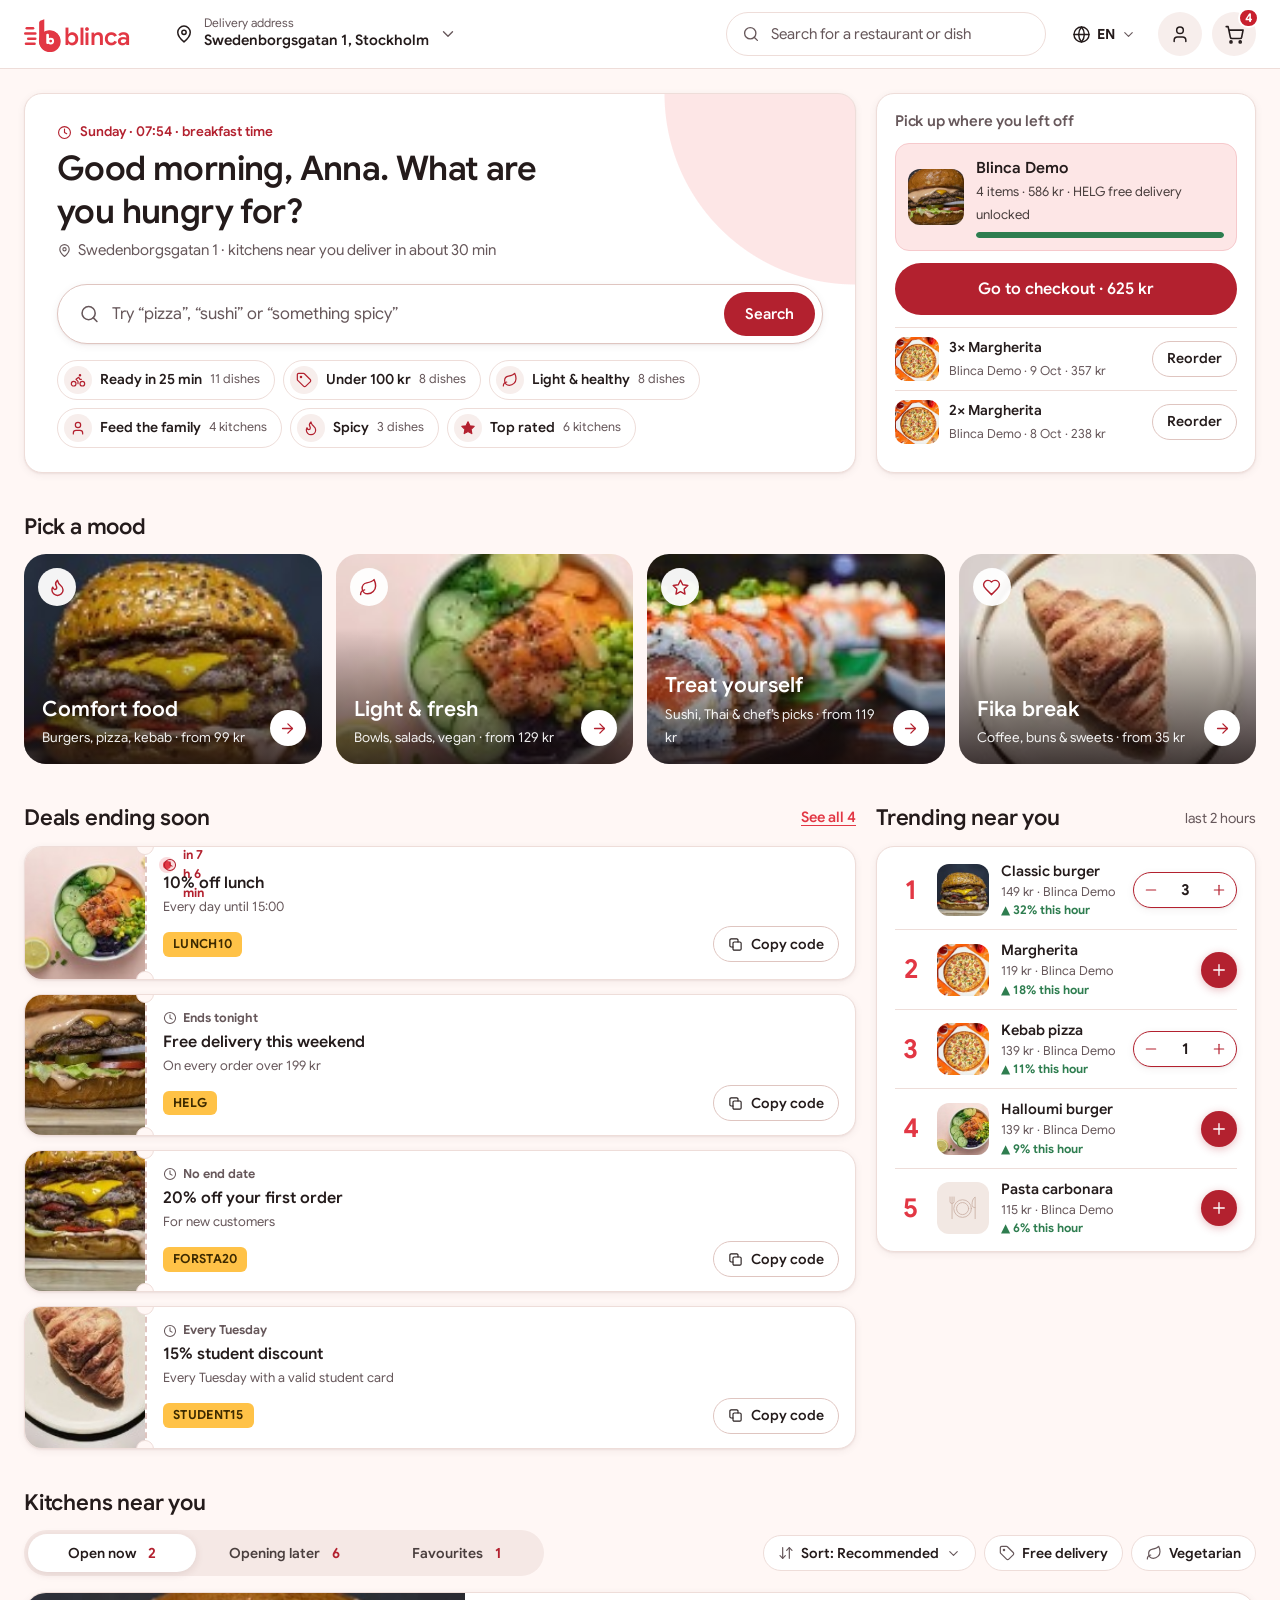
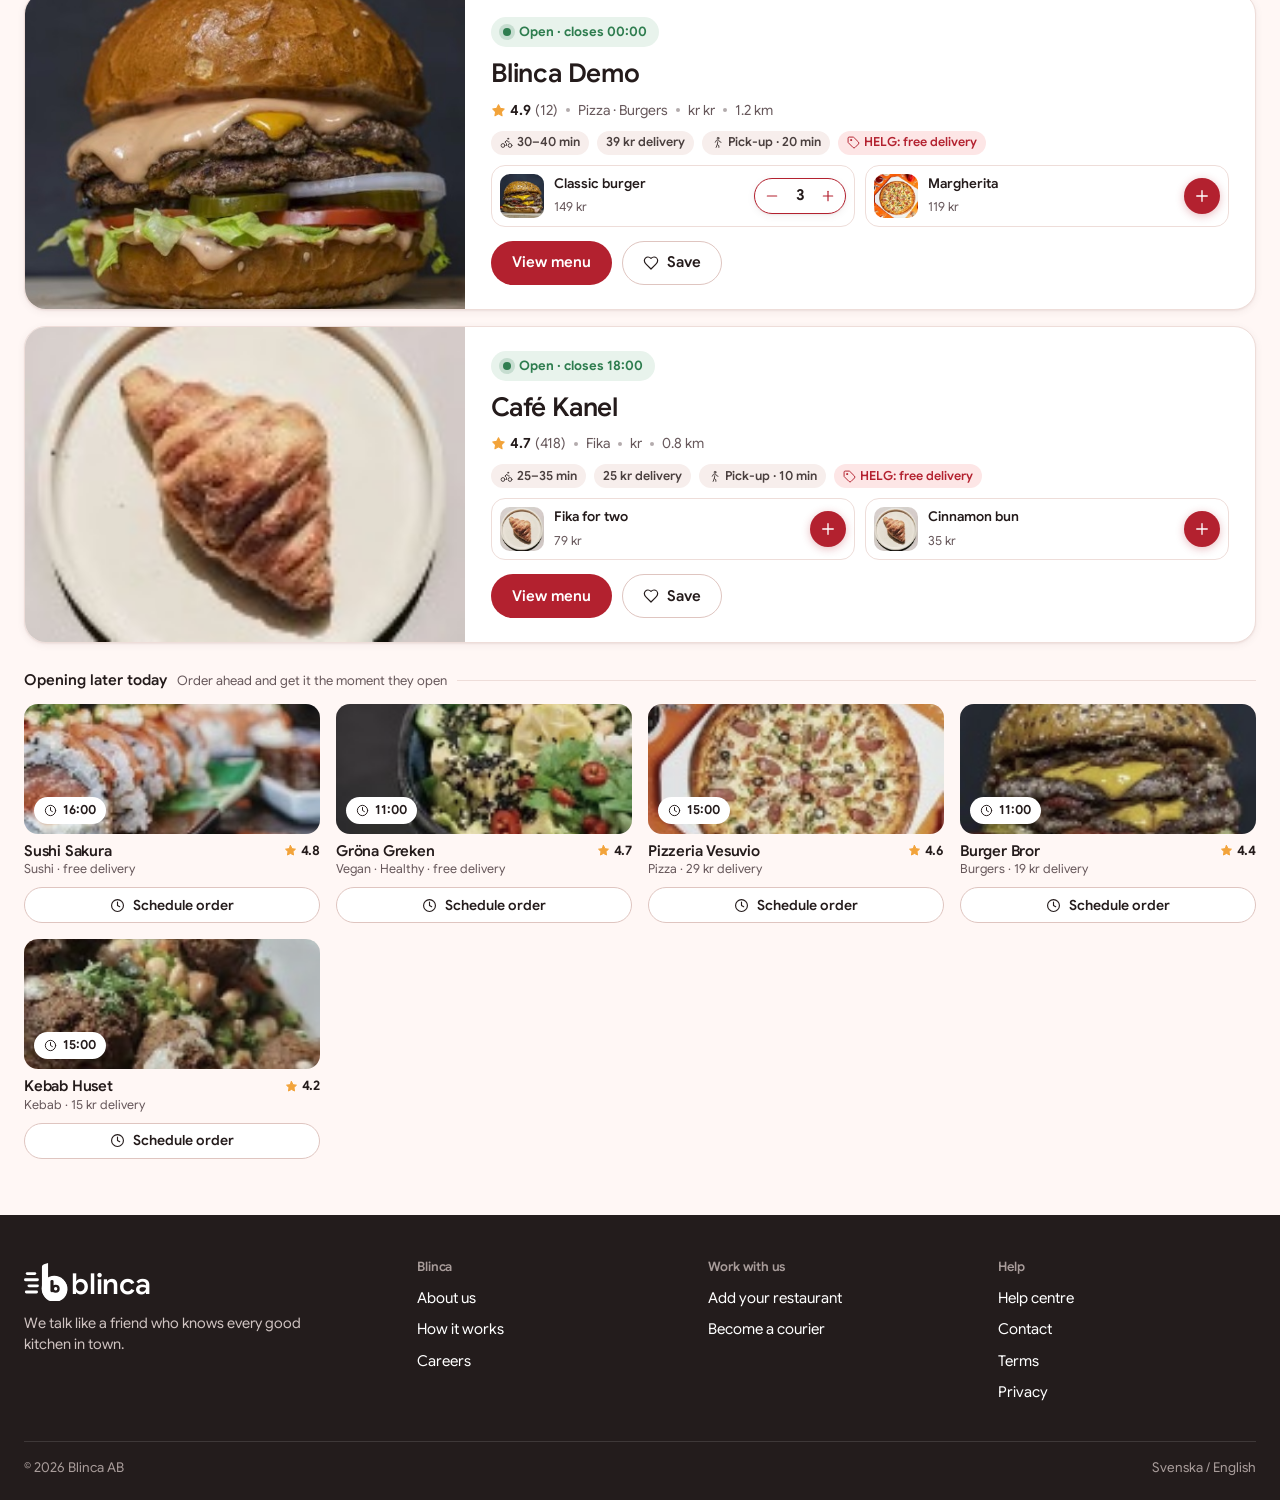
==== index.html @ 35211adc "Initial commit: Blinca redesign prototype (static)" ====
<!doctype html>
<html lang="en">
<head>
  <meta charset="utf-8">
  <meta name="viewport" content="width=device-width, initial-scale=1, viewport-fit=cover">
  <title>Home – Blinca</title>
  <meta name="theme-color" content="#E23744">
  <link rel="icon" type="image/svg+xml" href="assets/img/favicon.svg?v=33">
  <link rel="stylesheet" href="assets/css/styles.css?v=33">
</head>
<body data-page="home">
  <a class="skip-link" href="#app">Skip to content</a>
  <header id="site-header" class="hdr"></header>
  <main id="app" tabindex="-1"></main>
  <footer id="site-footer"></footer>
  <noscript><p class="noscript">Blinca needs JavaScript to show menus and your cart.</p></noscript>

  <script src="assets/js/data.js?v=33"></script>
  <script src="assets/js/store.js?v=33"></script>
  <script src="assets/js/i18n.js?v=33"></script>
  <script src="assets/js/components.js?v=33"></script>
  <script src="assets/js/home2.js?v=33"></script>
</body>
</html>
---- assets/css/styles.css ----
/* ==========================================================================
   Blinca – customer stylesheet (redesign prototype)
   Same logo + colours. One scale: 3 button heights, 1 chip, 1 stepper,
   1 field, 1 card. Every page shares the same header.
   ========================================================================== */
@font-face { font-family: "Google Sans"; font-weight: 400; font-display: swap; src: url(../fonts/google-sans-latin-400-normal.woff2) format("woff2"); unicode-range: U+0000-00FF, U+0131, U+0152-0153, U+02BB-02BC, U+02C6, U+02DA, U+02DC, U+2000-206F, U+20AC, U+2122, U+2191, U+2193, U+2212, U+2215, U+FEFF, U+FFFD; }
@font-face { font-family: "Google Sans"; font-weight: 600; font-display: swap; src: url(../fonts/google-sans-latin-600-normal.woff2) format("woff2"); unicode-range: U+0000-00FF, U+0131, U+0152-0153, U+02BB-02BC, U+02C6, U+02DA, U+02DC, U+2000-206F, U+20AC, U+2122, U+2191, U+2193, U+2212, U+2215, U+FEFF, U+FFFD; }
@font-face { font-family: "Google Sans"; font-weight: 700; font-display: swap; src: url(../fonts/google-sans-latin-700-normal.woff2) format("woff2"); unicode-range: U+0000-00FF, U+0131, U+0152-0153, U+02BB-02BC, U+02C6, U+02DA, U+02DC, U+2000-206F, U+20AC, U+2122, U+2191, U+2193, U+2212, U+2215, U+FEFF, U+FFFD; }
@font-face { font-family: "Google Sans"; font-weight: 400; font-display: swap; src: url(../fonts/google-sans-latin-ext-400-normal.woff2) format("woff2"); unicode-range: U+0100-02AF, U+0304, U+0308, U+0329, U+1E00-1E9F, U+1EF2-1EFF, U+2020, U+20A0-20AB, U+20AD-20C0, U+2113, U+2C60-2C7F, U+A720-A7FF; }
@font-face { font-family: "Google Sans"; font-weight: 600; font-display: swap; src: url(../fonts/google-sans-latin-ext-600-normal.woff2) format("woff2"); unicode-range: U+0100-02AF, U+0304, U+0308, U+0329, U+1E00-1E9F, U+1EF2-1EFF, U+2020, U+20A0-20AB, U+20AD-20C0, U+2113, U+2C60-2C7F, U+A720-A7FF; }
@font-face { font-family: "Google Sans"; font-weight: 700; font-display: swap; src: url(../fonts/google-sans-latin-ext-700-normal.woff2) format("woff2"); unicode-range: U+0100-02AF, U+0304, U+0308, U+0329, U+1E00-1E9F, U+1EF2-1EFF, U+2020, U+20A0-20AB, U+20AD-20C0, U+2113, U+2C60-2C7F, U+A720-A7FF; }

:root {
  --brand: #E23744; --brand-dark: #B3212F; --brand-hover: #931825;
  --bg: #FFF7F5; --surface: #FFFFFF; --surface-soft: #FFFBFA; --soft: #F7EEEC; --field: #F5E8E5;
  --beige: #F2E8E3; --beige-ink: #CDB3A8;
  --text: #241B1B; --text-2: #4A3F3E; --muted: #67585B;
  --border: #EEDDD9; --border-strong: #DFC5C0; --pink: #FDE6E6; --pink-border: #E8707A;
  --star: #F2A33A; --yellow: #FFC247; --dark: #231C1C; --disabled: #D9C3C1; --focus: #1A73E8;
  --green: #2E7D4F; --green-bg: #E8F3EC;
  --shadow-sm: 0 1px 2px rgba(60,20,20,.06), 0 2px 8px rgba(60,20,20,.06);
  --shadow-md: 0 8px 28px rgba(60,20,20,.12);
  --shadow-lg: 0 24px 60px rgba(40,10,10,.22);
  --r-sm: 10px; --r-md: 14px; --r-lg: 18px; --r-xl: 22px;
  --h-sm: 36px; --h-md: 44px; --h-lg: 52px;
  --header-h: 68px;
  --font: "Google Sans", "Google Sans Text", "Product Sans", system-ui, -apple-system, "Segoe UI", Roboto, "Helvetica Neue", Arial, sans-serif;
}

/* ---------- base ---------- */
*, *::before, *::after { box-sizing: border-box; }
html { -webkit-text-size-adjust: 100%; scroll-padding-top: calc(var(--header-h) + 16px); scrollbar-width: thin; scrollbar-color: #C5B8B2 transparent; }
body { margin: 0; min-height: 100vh; display: flex; flex-direction: column; font-family: var(--font); font-size: 15.5px; line-height: 1.5; color: var(--text); background: var(--bg); -webkit-font-smoothing: antialiased; overflow-x: clip; }
body.no-scroll { overflow: hidden; }
main { flex: 1 0 auto; outline: none; }
h1, h2, h3, h4, p { margin: 0; }
h1, h2, h3, h4 { font-weight: 600; letter-spacing: -.2px; line-height: 1.25; }
ul { margin: 0; padding: 0; list-style: none; }
a { color: inherit; text-decoration: none; }
button { font: inherit; color: inherit; background: none; border: 0; padding: 0; cursor: pointer; text-align: inherit; }
button:disabled { cursor: not-allowed; }
input, textarea, select { font: inherit; color: inherit; }
img { display: block; max-width: 100%; }
svg.ic { flex: none; display: block; }
.ic.filled { fill: currentColor; }
[hidden] { display: none !important; }
:focus-visible { outline: 2.5px solid var(--focus); outline-offset: 2px; border-radius: 6px; }
::-webkit-scrollbar { width: 10px; height: 8px; }
::-webkit-scrollbar-thumb { background: #D3C6C0; border-radius: 8px; border: 2px solid transparent; background-clip: content-box; }
.muted { color: var(--muted); }
.small { font-size: 13.5px; }
.grow { flex: 1; min-width: 0; }
.mt-12 { margin-top: 12px; } .mt-16 { margin-top: 16px; }
.skip-link { position: absolute; left: 12px; top: -60px; z-index: 300; background: var(--dark); color: #fff; padding: 10px 16px; border-radius: var(--r-sm); font-weight: 600; }
.skip-link:focus { top: 12px; }
.noscript { text-align: center; padding: 40px; }
.wrap { width: 100%; max-width: 1448px; margin: 0 auto; padding: 0 24px; }
.wrap.narrow { max-width: 760px; }
.pad-y { padding-top: 40px; padding-bottom: 20px; }
.h1 { font-size: 28px; }
.h2 { font-size: 22px; }
.h3 { font-size: 17px; font-weight: 600; }
.count { font-size: 14px; font-weight: 400; color: var(--muted); margin-left: 8px; letter-spacing: 0; }
.dot { display: inline-block; width: 4px; height: 4px; border-radius: 50%; background: currentColor; opacity: .5; margin: 0 8px; vertical-align: middle; flex: none; }
.cover { width: 100%; height: 100%; object-fit: cover; }
.ph { display: grid; place-items: center; width: 100%; height: 100%; background: var(--beige); color: var(--beige-ink); }
.ph .plate { width: 46%; max-width: 200px; height: auto; }

/* ---------- buttons (3 sizes x 4 variants) ---------- */
.btn { display: inline-flex; align-items: center; justify-content: center; gap: 8px; height: var(--h-md); padding: 0 20px; border-radius: 999px; border: 1px solid transparent; font-size: 15px; font-weight: 600; white-space: nowrap; transition: background-color .15s, border-color .15s, color .15s; }
.btn-sm { height: var(--h-sm); padding: 0 14px; font-size: 14px; }
.btn-lg { height: var(--h-lg); padding: 0 24px; font-size: 16px; }
.btn-block { width: 100%; }
.btn-primary { background: var(--brand-dark); color: #fff; }
.btn-primary:hover:not(:disabled) { background: var(--brand-hover); }
.btn-primary:disabled, .btn-primary.is-disabled { background: var(--disabled); color: #fff; pointer-events: auto; }
.btn-primary.is-disabled { cursor: not-allowed; }
.btn-secondary { background: #fff; border-color: var(--border-strong); color: var(--text); }
.btn-secondary:hover { border-color: #CFA9A4; background: var(--surface-soft); }
.btn-secondary.dashed { border-style: dashed; border-color: var(--pink-border); color: var(--brand-dark); }
.btn-ghost { color: var(--text); }
.btn-ghost:hover { background: var(--soft); }
.btn-link { color: var(--brand); font-size: 14.5px; font-weight: 600; text-decoration: underline; text-underline-offset: 3px; text-decoration-thickness: 1px; }
.btn-link:hover { color: var(--brand-hover); }
.btn-link.sm { font-size: 13.5px; }
.btn-link.muted { color: var(--muted); font-weight: 400; }
.icon-btn { position: relative; width: var(--h-md); height: var(--h-md); border-radius: 50%; display: grid; place-items: center; background: var(--soft); color: var(--text); flex: none; transition: background-color .15s, color .15s; }
.icon-btn:hover { background: #F0E2DF; }
.icon-btn.sm { width: var(--h-sm); height: var(--h-sm); }
.icon-btn.xs { width: 28px; height: 28px; background: none; color: var(--muted); }
.icon-btn.xs:hover { background: var(--soft); color: var(--brand); }
.icon-btn.white { background: #fff; box-shadow: var(--shadow-sm); }
.icon-btn.outline { background: #fff; border: 1px solid var(--border); }
.icon-btn.outline:disabled { color: #CDBFBD; background: transparent; border-color: #F4E9E7; }
.icon-btn.is-on { color: var(--brand); }
.icon-btn.is-on svg { fill: currentColor; }
.badge { position: absolute; top: -4px; right: -3px; min-width: 20px; height: 20px; padding: 0 5px; border-radius: 10px; background: #C8202E; color: #fff; font-size: 12px; font-weight: 700; line-height: 16px; text-align: center; border: 2px solid #fff; }

/* ---------- chip ---------- */
.chip { display: inline-flex; align-items: center; gap: 7px; height: var(--h-sm); padding: 0 14px; border-radius: 999px; background: #fff; border: 1px solid var(--border); font-size: 14px; font-weight: 600; white-space: nowrap; color: var(--text); flex: none; transition: background-color .15s, border-color .15s; }
.chip .ic { color: var(--muted); }
.chip:hover { border-color: var(--border-strong); }
.chip.is-on { background: var(--pink); border-color: var(--pink-border); color: var(--brand-dark); }
.chip.is-on .ic { color: var(--brand); }
.chip.sm { height: 30px; padding: 0 10px 0 12px; font-size: 13px; }
.chip .n { min-width: 20px; height: 20px; border-radius: 10px; background: var(--brand-dark); color: #fff; font-size: 12px; font-weight: 700; line-height: 20px; text-align: center; padding: 0 6px; }

/* ---------- add control + stepper ---------- */
.add-round { width: var(--h-sm); height: var(--h-sm); border-radius: 50%; display: grid; place-items: center; background: var(--brand-dark); color: #fff; box-shadow: 0 2px 8px rgba(179,33,47,.3); transition: background-color .15s; }
.add-round:hover:not(:disabled) { background: var(--brand-hover); }
.add-round:disabled { background: var(--disabled); box-shadow: none; }
.stepper { display: inline-flex; align-items: center; justify-content: space-between; height: var(--h-sm); width: 104px; padding: 0 3px; border-radius: 999px; background: #fff; border: 1.5px solid var(--brand-dark); box-shadow: var(--shadow-sm); flex: none; }
.stepper button { width: 28px; height: 28px; border-radius: 50%; display: grid; place-items: center; color: var(--brand-dark); }
.stepper button:hover:not(:disabled) { background: var(--pink); }
.stepper button:disabled { color: var(--disabled); }
.stepper b { font-size: 15px; font-weight: 700; min-width: 20px; text-align: center; }
.stepper.md { height: var(--h-md); width: 120px; padding: 0 5px; }
.stepper.md button { width: 34px; height: 34px; }
.ctrl { position: absolute; right: 10px; bottom: 10px; z-index: 2; }

/* ---------- fields ---------- */
.label { display: block; font-size: 14px; font-weight: 600; margin: 0 0 6px; }
.label-row { display: flex; align-items: baseline; justify-content: space-between; gap: 12px; }
.field { width: 100%; height: 48px; padding: 0 18px; border: 1px solid var(--border); border-radius: 999px; background: #fff; font-size: 15px; outline: none; transition: border-color .15s, box-shadow .15s; }
.field::placeholder { color: var(--muted); }
.field:focus { border-color: var(--border-strong); box-shadow: 0 0 0 3px rgba(226,55,68,.1); }
.field.is-invalid { border-color: var(--brand); box-shadow: 0 0 0 3px rgba(226,55,68,.12); }
.field-area { height: auto; min-height: 84px; padding: 12px 16px; border-radius: var(--r-md); resize: vertical; line-height: 1.5; }
.select-wrap { position: relative; }
.select-wrap select { appearance: none; -webkit-appearance: none; cursor: pointer; padding-right: 40px; }
.select-wrap .ic { position: absolute; right: 16px; top: 50%; transform: translateY(-50%); pointer-events: none; color: var(--muted); }
.two-col { display: grid; grid-template-columns: 140px 1fr; gap: 10px; }
.form-err { display: flex; align-items: center; gap: 6px; color: var(--brand-dark); font-size: 13.5px; font-weight: 600; margin-top: 10px; }
.help { font-size: 13px; color: var(--muted); margin-top: 6px; }
.pill-search { display: flex; align-items: center; gap: 10px; height: 42px; padding: 0 14px; border-radius: 999px; background: var(--field); color: var(--muted); border: 1px solid transparent; }
.pill-search:focus-within { border-color: var(--pink-border); background: #fff; }
.pill-search input { flex: 1; min-width: 0; border: 0; outline: 0; background: transparent; font-size: 14.5px; color: var(--text); }
.pill-search.lg { height: var(--h-md); background: #fff; border-color: var(--border); }

/* ---------- cards, tags ---------- */
.card { background: #fff; border: 1px solid var(--border); border-radius: var(--r-lg); box-shadow: var(--shadow-sm); }
.tag { display: inline-flex; align-items: center; gap: 4px; height: 24px; padding: 0 9px; border-radius: 999px; background: var(--soft); color: var(--text-2); font-size: 12.5px; font-weight: 600; white-space: nowrap; }
.tag.veg, .tag.good { background: var(--green-bg); color: var(--green); }
.tag.hot { background: var(--pink); color: var(--brand-dark); }
.th { width: 56px; height: 56px; border-radius: 12px; overflow: hidden; flex: none; background: var(--beige); display: block; }
.th.sm { width: 44px; height: 44px; border-radius: var(--r-sm); }
.th .ph .plate { width: 60%; }
.empty { text-align: center; padding: 44px 20px; background: #fff; border: 1px solid var(--border); border-radius: var(--r-lg); box-shadow: var(--shadow-sm); }
.empty h3 { font-size: 19px; margin-bottom: 6px; }
.empty p { color: var(--muted); font-size: 14.5px; margin-bottom: 18px; }
.empty-ic { width: 60px; height: 60px; border-radius: 50%; display: grid; place-items: center; margin: 0 auto 14px; background: var(--pink); color: var(--brand); }
.empty-ic.sm { width: 46px; height: 46px; margin-bottom: 8px; }

/* ==========================================================================
   HEADER
   ========================================================================== */
.hdr { position: sticky; top: 0; z-index: 60; background: #fff; border-bottom: 1px solid var(--border); }
.hdr-in { height: var(--header-h); display: flex; align-items: center; gap: 10px; }
.logo { display: flex; flex: none; }
.logo-svg { width: 118px; height: auto; display: block; }
.addr-btn { display: flex; align-items: center; gap: 10px; margin-left: 12px; padding: 6px 10px; border-radius: 12px; min-width: 0; max-width: 320px; text-align: left; }
.addr-btn:hover { background: var(--bg); }
.addr-text { display: flex; flex-direction: column; min-width: 0; }
.addr-text small { font-size: 12px; color: var(--muted); line-height: 1.2; }
.addr-text strong { font-size: 14.5px; font-weight: 600; white-space: nowrap; overflow: hidden; text-overflow: ellipsis; }
.muted-ic { color: var(--muted); }
.hdr .search { width: 420px; margin-left: auto; margin-right: 4px; }
.search { position: relative; }
.search .search-ic { position: absolute; left: 16px; top: 50%; transform: translateY(-50%); color: var(--muted); pointer-events: none; }
.search input { width: 100%; height: var(--h-md); padding: 0 18px 0 44px; border: 1px solid var(--border); border-radius: 999px; background: #fff; font-size: 15px; outline: none; transition: border-color .15s, box-shadow .15s; }
.search input::placeholder { color: var(--muted); }
.search input:focus { border-color: var(--border-strong); box-shadow: 0 0 0 3px rgba(226,55,68,.1); }
.search-results { position: absolute; top: calc(100% + 8px); left: 0; right: 0; z-index: 70; max-height: 70vh; overflow: auto; background: #fff; border: 1px solid var(--border); border-radius: var(--r-md); padding: 8px; box-shadow: var(--shadow-md); }
.search-results.inline { position: static; box-shadow: none; border: 0; padding: 8px 0 0; max-height: none; }
.sr-group { font-size: 12.5px; font-weight: 600; color: var(--muted); padding: 10px 12px 4px; }
.sr-row { display: flex; align-items: center; gap: 12px; padding: 8px 10px; border-radius: var(--r-sm); }
.sr-row:hover, .sr-row:focus-visible { background: var(--bg); }
.sr-row strong { display: block; font-size: 14.5px; font-weight: 600; }
.sr-row small { color: var(--muted); font-size: 13px; }
.sr-th { width: 42px; height: 42px; border-radius: var(--r-sm); overflow: hidden; flex: none; background: var(--beige); }
.sr-empty { padding: 16px; color: var(--muted); font-size: 14.5px; }
.pop-wrap { position: relative; flex: none; }
.lang-pill { display: flex; align-items: center; gap: 6px; height: var(--h-md); padding: 0 12px; border-radius: 999px; font-size: 14px; font-weight: 700; }
.lang-pill:hover { background: var(--bg); }
.lang-pill .ic:last-child { color: var(--muted); }
.menu { position: absolute; right: 0; top: calc(100% + 8px); z-index: 70; min-width: 220px; padding: 6px; background: #fff; border: 1px solid var(--border); border-radius: var(--r-md); box-shadow: var(--shadow-md); display: flex; flex-direction: column; }
.menu a, .menu button { display: flex; align-items: center; gap: 10px; width: 100%; padding: 10px 12px; border-radius: var(--r-sm); font-size: 14.5px; text-align: left; }
.menu a:hover, .menu button:hover { background: var(--bg); }
.menu .danger { color: var(--brand-dark); }
.menu-sep { height: 1px; background: var(--border); margin: 4px 2px; flex: none; }
.menu-user { padding: 8px 12px 10px; border-bottom: 1px solid var(--border); margin-bottom: 4px; display: flex; flex-direction: column; }
.menu-user strong { font-weight: 600; }
.menu-user span { font-size: 13px; color: var(--muted); }
.lm-code { color: var(--muted); font-size: 13px; font-weight: 700; width: 22px; }
.ml-auto { margin-left: auto; }
.brand { color: var(--brand); }

/* mobile tab bar */
.tabbar { display: none; }

/* ==========================================================================
   FOOTERS
   ========================================================================== */
.ftr { background: var(--dark); color: #fff; padding: 44px 0 22px; margin-top: 56px; }
.ftr-grid { display: grid; grid-template-columns: 1.4fr 1fr 1fr 1fr; gap: 32px; }
.ftr-logo .logo-svg { width: 140px; }
.ftr p { margin-top: 12px; color: #CFC3C1; font-size: 14.5px; max-width: 320px; }
.ftr h4 { font-size: 13px; color: #A89C9A; font-weight: 600; margin-bottom: 12px; }
.ftr a { display: block; font-size: 15px; margin-bottom: 9px; }
.ftr a:hover { color: #FFB3B9; }
.ftr-bottom { display: flex; justify-content: space-between; flex-wrap: wrap; gap: 12px; margin-top: 28px; padding-top: 16px; border-top: 1px solid rgba(255,255,255,.12); color: #A89C9A; font-size: 13.5px; }
.ftr-bottom button { color: #A89C9A; }
.ftr-bottom button:hover { color: #fff; }
.ftr-min { border-top: 1px solid var(--border); background: #fff; padding: 18px 0; margin-top: 40px; }
.ftr-min .wrap { display: flex; justify-content: center; align-items: center; flex-wrap: wrap; gap: 8px 18px; font-size: 14px; color: var(--muted); }
.ftr-min a { color: var(--brand); text-decoration: underline; text-underline-offset: 3px; }
.ftr-min button { color: var(--muted); }
.ftr-min button:hover { color: var(--brand); text-decoration: underline; }

/* ==========================================================================
   LAYERS: modals, drawers, toast
   ========================================================================== */
.modal-wrap, .drawer-wrap { position: fixed; inset: 0; z-index: 100; }
.scrim { position: absolute; inset: 0; background: rgba(40,24,24,.45); opacity: 0; transition: opacity .2s; }
.is-open > .scrim { opacity: 1; }
.modal-wrap { display: grid; place-items: center; padding: 24px; }
.modal { position: relative; width: 100%; max-width: 460px; max-height: calc(100vh - 48px); overflow: auto; background: #fff; border-radius: var(--r-xl); box-shadow: var(--shadow-lg); outline: none; opacity: 0; transform: translateY(12px) scale(.98); transition: opacity .2s, transform .2s; }
.modal-wrap.is-open .modal { opacity: 1; transform: none; }
.modal-sm { max-width: 420px; }
.modal-pad { padding: 22px 22px 20px; }
.m-head { display: flex; align-items: center; justify-content: space-between; gap: 16px; margin-bottom: 16px; }
.m-head h2 { font-size: 20px; }
.confirm { padding: 24px 22px 20px; }
.confirm h2 { font-size: 20px; margin-bottom: 8px; }
.confirm p { color: var(--muted); font-size: 14.5px; }
.confirm-actions { display: flex; justify-content: flex-end; gap: 8px; margin-top: 20px; }
.info-rows { display: flex; flex-direction: column; gap: 10px; font-size: 14.5px; color: var(--text-2); }
.info-rows p { display: flex; gap: 10px; align-items: center; }
.info-rows .ic { color: var(--brand-dark); }
.hours { width: 100%; border-collapse: collapse; font-size: 15px; margin-top: 8px; }
.hours th, .hours td { padding: 9px 0; border-bottom: 1px solid var(--border); text-align: left; font-weight: 400; }
.hours td { text-align: right; }
.hours .is-today th, .hours .is-today td { color: var(--brand-dark); font-weight: 600; }
.hours th span { color: var(--muted); font-size: 13px; }
.done-modal { padding: 30px 26px 24px; text-align: center; }
.done-ic { width: 60px; height: 60px; border-radius: 50%; display: grid; place-items: center; margin: 0 auto 14px; background: var(--green-bg); color: var(--green); }
.done-modal h2 { font-size: 22px; margin-bottom: 8px; }
.done-modal p { font-size: 15px; margin-bottom: 4px; }
.done-actions { display: flex; gap: 10px; margin-top: 20px; }

.drawer { position: absolute; top: 16px; bottom: 16px; width: min(420px, calc(100vw - 32px)); background: var(--bg); border: 1px solid var(--border); border-radius: 20px; box-shadow: var(--shadow-lg); display: flex; flex-direction: column; overflow: hidden; outline: none; transition: transform .26s ease; }
.side-right .drawer { right: 16px; transform: translateX(calc(100% + 24px)); }
.side-left .drawer { left: 16px; transform: translateX(calc(-100% - 24px)); }
.side-top .drawer { top: 0; bottom: auto; left: 0; right: 0; width: 100%; border-radius: 0 0 20px 20px; transform: translateY(-105%); max-height: 90vh; }
.drawer-wrap.is-open .drawer { transform: none; }
.d-head { display: flex; align-items: center; justify-content: space-between; gap: 12px; padding: 14px 18px; background: #fff; border-bottom: 1px solid var(--border); flex: none; }
.d-head h2 { font-size: 19px; display: flex; align-items: baseline; }
.d-body { flex: 1; overflow-y: auto; padding: 16px 18px; display: flex; flex-direction: column; gap: 10px; overscroll-behavior: contain; }
.d-foot { background: #fff; border-top: 1px solid var(--border); padding: 14px 18px calc(18px + env(safe-area-inset-bottom)); flex: none; }
.row-foot { display: flex; gap: 10px; align-items: center; }
.drawer-filters .d-body { gap: 22px; }
.f-sec h3 { font-size: 14.5px; margin-bottom: 10px; }
.chips { display: flex; flex-wrap: wrap; gap: 8px; }
.checks { display: flex; flex-direction: column; margin-top: 6px; }
.check { display: flex; align-items: center; gap: 12px; min-height: 38px; font-size: 14.5px; cursor: pointer; position: relative; }
.check input { position: absolute; opacity: 0; width: 1px; height: 1px; }
.check input:focus-visible + .box { outline: 2.5px solid var(--focus); outline-offset: 2px; }
.box { width: 20px; height: 20px; border-radius: 6px; border: 1.5px solid #A79C9E; display: grid; place-items: center; background: #fff; flex: none; color: transparent; }
.box.round { border-radius: 50%; }
.box.on { background: var(--brand-dark); border-color: var(--brand-dark); color: #fff; }
.mo-n { margin-left: auto; color: var(--muted); font-size: 13px; }

.toast { position: fixed; left: 50%; bottom: calc(24px + env(safe-area-inset-bottom)); z-index: 300; transform: translate(-50%, 20px); opacity: 0; pointer-events: none; display: flex; align-items: center; gap: 10px; max-width: calc(100vw - 32px); background: var(--dark); color: #fff; padding: 12px 18px; border-radius: 999px; font-size: 14.5px; box-shadow: 0 10px 30px rgba(0,0,0,.2); transition: opacity .2s, transform .2s; }
.toast.show { opacity: 1; transform: translate(-50%, 0); }
.toast .ic { color: #FF9AA2; }

/* radio tiles (addresses) */
.tile-list { display: flex; flex-direction: column; gap: 8px; }
.radio-tile { position: relative; display: flex; align-items: center; gap: 12px; width: 100%; padding: 12px 14px; border: 1px solid var(--border); border-radius: var(--r-md); background: #fff; text-align: left; cursor: pointer; transition: border-color .15s; }
.radio-tile:hover { border-color: var(--border-strong); }
.radio-tile input { position: absolute; opacity: 0; width: 1px; height: 1px; }
.radio-tile:has(input:focus-visible) { outline: 2.5px solid var(--focus); outline-offset: 2px; }
.radio-tile.is-on { border-color: var(--pink-border); background: var(--surface-soft); box-shadow: inset 0 0 0 1px var(--pink-border); }
.radio-tile.static { cursor: default; }
.rdot { width: 20px; height: 20px; border-radius: 50%; border: 1.5px solid #A79C9E; display: grid; place-items: center; flex: none; background: #fff; }
.rdot.on, .radio-tile.is-on .rdot { border: 2px solid var(--brand-dark); }
.rdot.on::after, .radio-tile.is-on .rdot::after { content: ""; width: 10px; height: 10px; border-radius: 50%; background: var(--brand-dark); }
.ti { width: 36px; height: 36px; border-radius: 50%; background: var(--soft); color: var(--brand-dark); display: grid; place-items: center; flex: none; }
.rt-text { min-width: 0; display: flex; flex-direction: column; }
.rt-text strong { font-size: 14.5px; font-weight: 600; }
.rt-text span { font-size: 13.5px; color: var(--muted); }

/* item popup */
.modal-item { max-width: 900px; overflow: hidden; display: flex; }
.item-modal { display: grid; grid-template-columns: 380px minmax(0, 1fr); width: 100%; max-height: min(720px, calc(100vh - 48px)); }
.im-media { position: relative; background: var(--beige); min-height: 100%; }
.im-media .cover, .im-media .ph { position: absolute; inset: 0; }
.im-close { position: absolute; top: 14px; left: 14px; z-index: 2; }
.im-main { display: flex; flex-direction: column; min-height: 0; }
.im-scroll { flex: 1; overflow-y: auto; padding: 26px 26px 12px; }
.im-scroll h2 { font-size: 26px; }
.im-scroll > .muted { margin-top: 6px; }
.im-meta { display: flex; align-items: center; gap: 8px; flex-wrap: wrap; margin-top: 12px; }
.im-meta b { font-size: 18px; margin-right: 4px; }
.og { border: 0; padding: 0; margin: 22px 0 0; min-width: 0; }
.og-head { display: flex; align-items: center; justify-content: space-between; gap: 10px; margin-bottom: 4px; }
.og legend { font-size: 17px; font-weight: 600; padding: 0; float: left; }
.og-head .tag.hot { background: var(--pink); color: var(--brand-dark); }
.opt { position: relative; display: flex; align-items: center; gap: 12px; min-height: 50px; padding: 0 14px; border: 1px solid var(--border); border-radius: var(--r-md); margin-top: 8px; font-size: 15px; cursor: pointer; transition: background-color .15s, border-color .15s; }
.opt:hover { border-color: var(--border-strong); }
.opt input { position: absolute; opacity: 0; width: 1px; height: 1px; }
.opt input:focus-visible + .box { outline: 2.5px solid var(--focus); outline-offset: 2px; }
.opt.is-on { background: var(--pink); border-color: var(--pink-border); }
.opt.is-on .box { background: var(--brand-dark); border-color: var(--brand-dark); color: #fff; }
.opt.is-dis { opacity: .5; cursor: not-allowed; }
.opt-name { flex: 1; }
.opt-price { color: var(--muted); font-size: 14px; }
.og-title-row { display: flex; align-items: baseline; margin: 22px 0 8px; }
.im-foot { display: flex; gap: 12px; align-items: center; padding: 14px 26px 20px; border-top: 1px solid var(--border); background: #fff; }

/* cart drawer + shared cart pieces */
.row-card { display: flex; align-items: center; gap: 12px; padding: 10px 12px; }
.row-card .th { width: 44px; height: 44px; border-radius: var(--r-sm); }
.row-card strong { display: block; font-weight: 600; font-size: 15px; }
.row-card small, .cart-line small, .sum-line small { display: block; font-size: 12.5px; color: var(--muted); }
.row-card.plain { padding: 12px 0; border-bottom: 1px solid var(--border); }
.cart-line { display: grid; grid-template-columns: 60px minmax(0,1fr) auto; gap: 12px; align-items: center; padding: 10px; }
.cart-line .th { width: 60px; height: 60px; }
.cl-info strong { display: block; font-size: 14.5px; font-weight: 600; }
.cl-info b { display: block; font-size: 14.5px; margin-top: 2px; }
.cl-side { display: flex; flex-direction: column; align-items: flex-end; gap: 8px; }
.promo-card { padding: 10px 12px; }
.promo-row { display: flex; align-items: center; gap: 8px; color: var(--muted); }
.promo-row.is-ok { color: var(--green); font-size: 14px; }
.promo-row.is-ok b { color: var(--green); }
.promo-row.is-ok .btn-link { margin-left: auto; }
.promo-input { flex: 1; min-width: 0; height: var(--h-sm); border: 0; outline: 0; background: transparent; font-size: 14.5px; text-transform: uppercase; }
.promo-input::placeholder { text-transform: none; color: var(--muted); }
.sum-row { display: flex; justify-content: space-between; font-size: 14px; color: var(--text-2); margin-top: 8px; }
.sum-row.good { color: var(--green); font-weight: 600; }
.sum-total { display: flex; justify-content: space-between; font-size: 17px; font-weight: 700; margin-top: 10px; }
.vat { font-size: 12.5px; color: var(--muted); margin-top: 4px; }
.d-foot .sum-row:first-child { margin-top: 0; }

/* offers */
.offer { width: 330px; min-height: 140px; flex: none; display: grid; grid-template-columns: 1fr .9fr; border-radius: var(--r-lg); overflow: hidden; text-align: left; position: relative; box-shadow: var(--shadow-sm); }
.offer-text { padding: 16px 14px 16px 18px; display: flex; flex-direction: column; justify-content: center; gap: 6px; }
.offer-text strong { font-size: 17px; font-weight: 600; line-height: 1.25; }
.offer-text span { font-size: 13.5px; }
.offer-img { position: relative; min-height: 100%; }
.offer-img .cover, .offer-img .ph { position: absolute; inset: 0; }
.offer .code { position: absolute; top: 10px; right: 10px; background: var(--yellow); color: #3D2A00; font-size: 12.5px; font-weight: 700; padding: 4px 10px; border-radius: 999px; }
.offer.theme-red { background: #E23744; color: #fff; }
.offer.theme-dark { background: #231D1D; color: #fff; }
.offer.theme-pink { background: #FCE4E4; color: var(--text); }
.offer.theme-pink .offer-text span { color: #5F5150; }
.d-body .offer { width: 100%; }

/* ==========================================================================
   HOME
   ========================================================================== */
.home { padding-top: 24px; }
.hero { position: relative; height: 300px; border-radius: var(--r-xl); overflow: hidden; background: var(--brand); }
.hero-slide { position: absolute; inset: 0; display: grid; grid-template-columns: 1.05fr .95fr; opacity: 0; visibility: hidden; transition: opacity .5s, visibility .5s; }
.hero-slide.is-on { opacity: 1; visibility: visible; }
.hero-text { padding: 28px 36px 66px; display: flex; flex-direction: column; justify-content: center; align-items: flex-start; }
.hero-text h1 { font-size: 34px; line-height: 1.15; }
.hero-text p { margin-top: 12px; font-size: 16px; max-width: 46ch; }
.hero-btn { margin-top: 20px; }
.hero-img { position: relative; }
.hero-img .cover, .hero-img .ph { position: absolute; inset: 0; }
.theme-red .hero-text { background: #E23744; color: #fff; }
.theme-red .hero-text p { color: rgba(255,255,255,.92); }
.theme-red .hero-btn { background: #fff; color: var(--brand-dark); }
.theme-dark .hero-text { background: #2A2222; color: #fff; }
.theme-dark .hero-text p { color: rgba(255,255,255,.75); }
.theme-dark .hero-btn { background: #F6D8D9; color: var(--brand-dark); }
.theme-pink .hero-text { background: #FCE4E4; }
.theme-pink .hero-text p { color: var(--muted); }
.theme-pink .hero-btn { background: var(--brand-dark); color: #fff; }
.hero-dots { position: absolute; left: 36px; bottom: 22px; z-index: 3; display: flex; gap: 7px; }
.hero-dots button { width: 8px; height: 8px; border-radius: 4px; background: rgba(255,255,255,.55); transition: width .25s, background-color .25s; }
.hero-dots button.is-on { width: 24px; background: #fff; }
.hero:has(.theme-pink.is-on) .hero-dots button { background: rgba(179,33,47,.3); }
.hero:has(.theme-pink.is-on) .hero-dots button.is-on { background: var(--brand-dark); }

.sec { margin-top: 40px; }
.sec-head { display: flex; align-items: center; justify-content: space-between; gap: 16px; margin-bottom: 14px; }
.sec-side { display: flex; align-items: center; gap: 14px; }
.arrows { display: flex; gap: 8px; }
.track { display: flex; gap: 14px; overflow-x: auto; scroll-snap-type: x mandatory; scrollbar-width: none; padding: 4px 2px 8px; margin: -4px -2px -8px; }
.track::-webkit-scrollbar { display: none; }
.track > * { scroll-snap-align: start; flex: none; }
.cuis { width: 120px; display: flex; flex-direction: column; align-items: center; gap: 8px; font-size: 14px; font-weight: 600; text-align: center; }
.cuis-img { width: 120px; height: 96px; border-radius: var(--r-md); overflow: hidden; border: 2px solid transparent; background: var(--beige); transition: border-color .15s; }
.cuis:hover .cuis-img { border-color: var(--border-strong); }
.cuis.is-on { color: var(--brand-dark); }
.cuis.is-on .cuis-img { border-color: var(--brand); }
.dish { width: 230px; }
.dish .media { position: relative; height: 150px; border-radius: var(--r-md); overflow: hidden; background: var(--beige); }
.dish .media > a { display: block; height: 100%; }
.dish h3 { font-size: 15.5px; margin-top: 10px; white-space: nowrap; overflow: hidden; text-overflow: ellipsis; }
.dish h3 a:hover { color: var(--brand); }
.meta { font-size: 13.5px; color: var(--muted); }
.price { font-weight: 700; font-size: 15px; margin-top: 2px; }
.again-grid { display: grid; grid-template-columns: repeat(4, minmax(0, 1fr)); gap: 14px; }
.again { display: flex; align-items: center; gap: 12px; padding: 14px; }
.again small { display: block; font-size: 13px; color: var(--muted); }
.again strong { display: block; font-size: 14.5px; font-weight: 600; white-space: nowrap; overflow: hidden; text-overflow: ellipsis; }

#all-restaurants { scroll-margin-top: var(--header-h); }
.fbar { position: sticky; top: var(--header-h); z-index: 30; background: rgba(255,247,245,.97); backdrop-filter: blur(8px); -webkit-backdrop-filter: blur(8px); border-bottom: 1px solid var(--border); margin: 0 -24px; padding: 10px 24px; }
.fbar-row { display: flex; align-items: center; gap: 8px; }
.fbar .sep { width: 1px; height: 24px; background: var(--border-strong); margin: 0 4px; flex: none; }
.bar-pop { position: relative; flex: none; }
.bar-menu { left: 0; right: auto; min-width: 220px; }
.menu-opt { gap: 12px !important; }
.applied { display: flex; align-items: center; gap: 8px; flex-wrap: wrap; margin-top: 10px; font-size: 13.5px; color: var(--muted); }
.rgrid { display: grid; grid-template-columns: repeat(4, minmax(0, 1fr)); gap: 26px 18px; margin-top: 18px; }
.rcard { position: relative; }
.rcard .media { position: relative; height: 158px; border-radius: var(--r-md); overflow: hidden; background: var(--beige); }
.rcard .media .cover { transition: transform .3s; }
.rcard:hover .media .cover { transform: scale(1.03); }
.rcard.closed .media .cover { filter: saturate(.55) brightness(.94); }
.status { position: absolute; top: 10px; left: 10px; z-index: 2; display: inline-flex; align-items: center; gap: 6px; height: 28px; padding: 0 10px; border-radius: 999px; background: rgba(35,28,28,.86); color: #fff; font-size: 12.5px; font-weight: 600; }
.status.paused { background: var(--yellow); color: #3D2A00; }
.rcard .fav { position: absolute; top: 10px; right: 10px; z-index: 3; }
.rc-head { display: flex; align-items: baseline; justify-content: space-between; gap: 8px; margin-top: 10px; }
.rc-head h3 { font-size: 16.5px; min-width: 0; white-space: nowrap; overflow: hidden; text-overflow: ellipsis; }
.rc-link::after { content: ""; position: absolute; inset: 0; z-index: 1; }
.rc-link:focus-visible { outline: none; }
.rc-link:focus-visible::after { outline: 2.5px solid var(--focus); outline-offset: 4px; border-radius: var(--r-md); }
.rcard:hover h3 { color: var(--brand-dark); }
.rate { display: inline-flex; align-items: center; gap: 4px; font-size: 14px; font-weight: 700; white-space: nowrap; flex: none; }
.rate span { font-weight: 400; color: var(--muted); }
.rate .ic { color: var(--star); fill: var(--star); }
.rcard .meta { display: flex; align-items: center; flex-wrap: wrap; gap: 4px 0; margin-top: 4px; }
.rcard .meta .ic { margin-right: 6px; }
.free { color: var(--brand-dark); font-weight: 600; }

/* ==========================================================================
   RESTAURANT
   ========================================================================== */
.crumb { display: flex; align-items: center; gap: 8px; font-size: 13.5px; color: var(--muted); padding: 14px 0 12px; }
.crumb a:hover { color: var(--brand); }
.crumb b { color: var(--text); font-weight: 600; }
.rhero { overflow: hidden; }
.cv { position: relative; height: 230px; background: var(--beige); }
.cv::after { content: ""; position: absolute; inset: 0; background: linear-gradient(180deg, rgba(20,10,10,0) 30%, rgba(20,10,10,.72) 100%); pointer-events: none; }
.acts { position: absolute; top: 16px; right: 16px; z-index: 2; display: flex; gap: 8px; }
.back-btn { display: none !important; }
.idn { position: absolute; left: 24px; right: 24px; bottom: 20px; z-index: 2; display: flex; align-items: flex-end; gap: 16px; color: #fff; }
.idn h1 { font-size: 32px; }
.idn .m, .idn-m .m { display: flex; align-items: center; flex-wrap: wrap; font-size: 14.5px; margin-top: 4px; }
.idn .m { color: rgba(255,255,255,.92); }
.idn .rate { color: #fff; }
.idn .rate span { color: rgba(255,255,255,.8); }
.idn-m { display: none; }
.avatar { width: 76px; height: 76px; border-radius: var(--r-lg); background: #fff; display: grid; place-items: center; box-shadow: var(--shadow-md); flex: none; }
.avatar > span { width: 52px; height: 52px; border-radius: var(--r-md); background: var(--brand); color: #fff; font-size: 26px; font-weight: 700; display: grid; place-items: center; }
.avatar.sm { width: 52px; height: 52px; border-radius: var(--r-md); box-shadow: var(--shadow-sm); border: 1px solid var(--border); }
.avatar.sm > span { width: 38px; height: 38px; font-size: 19px; border-radius: var(--r-sm); }
.avatar.pink { width: 60px; height: 60px; background: var(--pink); box-shadow: none; }
.avatar.pink > span { background: none; color: var(--brand-dark); font-size: 20px; }
.stats { display: flex; align-items: center; flex-wrap: wrap; gap: 12px 0; padding: 14px 20px; }
.stat { padding: 0 22px; border-left: 1px solid var(--border); }
.stat:first-child { padding-left: 0; border-left: 0; }
.stat small { display: block; font-size: 12.5px; color: var(--muted); }
.stat strong { display: flex; align-items: center; gap: 6px; font-size: 15px; font-weight: 600; }
.live { width: 8px; height: 8px; border-radius: 50%; background: var(--brand); box-shadow: 0 0 0 4px rgba(226,55,68,.18); flex: none; animation: pulse 2s infinite; }
@keyframes pulse { 50% { box-shadow: 0 0 0 7px rgba(226,55,68,.05); } }
.seg { display: flex; padding: 4px; gap: 4px; border-radius: 999px; background: var(--field); }
.seg > button { flex: 1; min-height: 38px; padding: 4px 12px; border-radius: 999px; display: flex; align-items: center; justify-content: center; gap: 8px; font-size: 14px; font-weight: 600; color: var(--text-2); white-space: nowrap; text-align: center; transition: background-color .15s, box-shadow .15s; }
.seg > button:hover:not(.is-on) { background: rgba(255,255,255,.55); }
.seg > button.is-on { background: #fff; color: var(--text); box-shadow: 0 2px 8px rgba(80,30,30,.12); }
.seg.lg > button { min-height: 46px; font-size: 15px; }
.mode-seg { margin-left: auto; width: 340px; }
.promo-strip { display: flex; align-items: center; gap: 12px; margin-top: 14px; padding: 12px 16px; background: var(--pink); border: 1px solid #F6C9CC; border-radius: var(--r-md); }
.promo-strip p { flex: 1; min-width: 0; }
.promo-strip strong { font-weight: 600; }
.promo-strip .code { font-weight: 700; background: var(--yellow); color: #3D2A00; padding: 2px 8px; border-radius: 6px; font-size: 13px; }
.pi { width: 36px; height: 36px; border-radius: 50%; background: #fff; color: var(--brand); display: grid; place-items: center; flex: none; }
.rlay { display: grid; grid-template-columns: 220px minmax(0, 1fr) 340px; gap: 24px; margin-top: 22px; align-items: start; }
.rail { position: sticky; top: calc(var(--header-h) + 16px); padding: 10px; }
.rail-label { font-size: 13px; color: var(--muted); font-weight: 600; padding: 6px 10px 8px; }
.rail a { display: flex; justify-content: space-between; align-items: center; padding: 10px 12px; border-radius: 12px; font-size: 14.5px; color: var(--text-2); }
.rail a:hover { background: var(--bg); }
.rail a span { font-size: 12.5px; color: var(--muted); }
.rail a.is-on { background: var(--pink); color: var(--brand-dark); font-weight: 600; }
.rail a.is-on span { color: var(--brand-dark); }
.rail-info { border-top: 1px solid var(--border); margin-top: 8px; padding: 12px 10px 4px; font-size: 13px; color: var(--muted); display: flex; flex-direction: column; gap: 8px; align-items: flex-start; }
.rail-info span { display: flex; gap: 8px; align-items: center; }
.rmain { min-width: 0; }
.cat-chips { display: none; }
.mtools { display: flex; gap: 8px; align-items: center; }
.mtools .pill-search { flex: 1; }
.mtools .chip { height: var(--h-md); }
.note-banner { display: flex; gap: 10px; align-items: center; margin-top: 16px; padding: 12px 16px; border-radius: var(--r-md); background: var(--soft); color: var(--text-2); font-size: 14.5px; }
.msec { margin-top: 26px; scroll-margin-top: calc(var(--header-h) + 16px); }
.msec-h { display: flex; align-items: baseline; margin-bottom: 12px; }
.pop3 { display: grid; grid-template-columns: repeat(3, minmax(0, 1fr)); gap: 14px; }
.mgrid { display: grid; grid-template-columns: repeat(2, minmax(0, 1fr)); gap: 12px; }
.media-btn { display: block; width: 100%; height: 100%; }
.pcard { overflow: hidden; }
.pcard .media { position: relative; height: 140px; background: var(--beige); }
.pcard.in-cart, .mi.in-cart { border-color: var(--pink-border); box-shadow: inset 0 0 0 1px var(--pink-border), var(--shadow-sm); }
.rank { position: absolute; top: 10px; left: 10px; z-index: 2; background: rgba(255,255,255,.95); color: var(--brand-dark); font-size: 12px; font-weight: 700; padding: 3px 9px; border-radius: 999px; }
.pc-body { padding: 10px 14px 14px; }
.pc-body h3, .mi h3 { font-size: 15.5px; }
.pc-body h3 button:hover, .mi h3 button:hover { color: var(--brand-dark); }
.mi { position: relative; display: grid; grid-template-columns: minmax(0, 1fr) 116px; gap: 14px; padding: 14px; align-items: start; transition: background-color .6s; }
.mi.is-flash { background: var(--pink); }
.mi-text p { font-size: 13.5px; color: var(--muted); margin-top: 4px; display: -webkit-box; -webkit-line-clamp: 2; -webkit-box-orient: vertical; overflow: hidden; }
.mi-ft { display: flex; align-items: center; flex-wrap: wrap; gap: 8px; margin-top: 10px; }
.mi-ft b { font-size: 15px; }
.mi .media { position: relative; width: 116px; height: 108px; border-radius: 12px; overflow: hidden; background: var(--beige); }
.mi .ctrl { right: 6px; bottom: 6px; }
.mi .ctrl .stepper { width: 96px; }
.incart { position: absolute; left: 14px; top: -10px; z-index: 2; background: var(--brand-dark); color: #fff; font-size: 11.5px; font-weight: 700; padding: 2px 9px; border-radius: 999px; }
.list-card { padding: 4px 16px; }
.list-row { display: flex; align-items: center; gap: 12px; padding: 12px 0; border-bottom: 1px solid var(--border); }
.list-row:last-child { border-bottom: 0; }
.list-row strong { display: block; font-size: 14.5px; font-weight: 600; }
.list-row small { display: block; font-size: 13px; color: var(--muted); }
.side-cart { position: sticky; top: calc(var(--header-h) + 16px); padding: 16px; max-height: calc(100vh - var(--header-h) - 32px); overflow-y: auto; }
.sc-head { display: flex; align-items: center; justify-content: space-between; gap: 10px; padding-bottom: 6px; }
.sc-empty { text-align: center; padding: 22px 8px 10px; display: flex; flex-direction: column; align-items: center; gap: 6px; }
.sc-empty p { font-size: 13.5px; color: var(--muted); }
.sc-line { display: grid; grid-template-columns: minmax(0, 1fr) auto; gap: 8px 10px; align-items: center; padding: 12px 0; border-bottom: 1px solid var(--border); }
.sc-line strong { font-size: 14.5px; font-weight: 600; }
.sc-line small { display: block; font-size: 12.5px; color: var(--muted); }
.sc-line > b { font-size: 14.5px; text-align: right; }
.sc-line .btn-link { justify-self: end; }
.sc-totals { padding-top: 6px; }
.cart-bar { display: none; }

/* ==========================================================================
   CHECKOUT
   ========================================================================== */
.co-wrap { max-width: 1288px; }
.back-link { display: inline-flex; align-items: center; gap: 6px; padding: 16px 0 10px; font-size: 14px; font-weight: 600; color: var(--brand); }
.back-link:hover { color: var(--brand-hover); }
.co { display: grid; grid-template-columns: minmax(0, 1fr) 400px; gap: 24px; align-items: start; margin-top: 4px; }
.step { padding: 18px 20px; margin-top: 14px; }
.step-h { display: flex; align-items: center; gap: 12px; margin-bottom: 14px; }
.num { width: 28px; height: 28px; border-radius: 50%; background: var(--brand-dark); color: #fff; display: grid; place-items: center; font-size: 13.5px; font-weight: 700; flex: none; }
.num.done { background: var(--green-bg); color: var(--green); }
.ok-msg { display: flex; align-items: center; gap: 8px; margin-top: 12px; font-size: 13.5px; font-weight: 600; color: var(--green); }
.phone-row { display: grid; grid-template-columns: 140px minmax(0, 1fr); gap: 10px; }
.co-summary { position: sticky; top: calc(var(--header-h) + 16px); padding: 18px; margin-top: 14px; }
.sum-line { display: flex; align-items: center; gap: 10px; padding: 10px 0; border-bottom: 1px solid var(--border); }
.sum-line strong { font-size: 14.5px; font-weight: 600; display: block; }
.hint { font-size: 13px; color: var(--muted); text-align: center; margin-top: 8px; }
.secure { display: flex; align-items: center; justify-content: center; gap: 6px; margin-top: 10px; font-size: 12.5px; color: var(--muted); }
.co-bar { display: none; }

/* ==========================================================================
   INFO / ACCOUNT / AUTH
   ========================================================================== */
.info-wrap { max-width: 1008px; padding-top: 28px; }
.info-wrap.wide { max-width: 1208px; }
.info-wrap > .h1 { margin-bottom: 18px; }
.info-grid { display: grid; grid-template-columns: repeat(2, minmax(0, 1fr)); gap: 16px; }
.info-card { padding: 20px; }
.info-card p { font-size: 14.5px; color: var(--text-2); margin-top: 8px; line-height: 1.6; }
.faq { display: flex; flex-direction: column; gap: 10px; }
.faq-item { padding: 0 18px; }
.faq-item summary { list-style: none; display: flex; justify-content: space-between; align-items: center; gap: 12px; padding: 16px 0; font-size: 15.5px; font-weight: 600; cursor: pointer; }
.faq-item summary::-webkit-details-marker { display: none; }
.faq-item[open] summary .ic { transform: rotate(180deg); }
.faq-item p { padding-bottom: 16px; font-size: 14.5px; color: var(--text-2); line-height: 1.6; }
.acc { display: grid; grid-template-columns: 260px minmax(0, 1fr); gap: 24px; align-items: start; }
.side-nav { padding: 10px; position: sticky; top: calc(var(--header-h) + 16px); display: flex; flex-direction: column; }
.side-nav > a, .side-nav > button, .side-nav .pop-wrap > button { display: flex; align-items: center; gap: 12px; width: 100%; padding: 11px 12px; border-radius: 12px; font-size: 14.5px; color: var(--text-2); }
.side-nav > a:hover, .side-nav > button:hover, .side-nav .pop-wrap > button:hover { background: var(--bg); }
.side-nav a.is-on { background: var(--pink); color: var(--brand-dark); font-weight: 600; }
.side-nav .danger { color: var(--brand-dark); }
.side-nav .menu { left: 0; right: auto; }
.acc-main { display: flex; flex-direction: column; gap: 16px; min-width: 0; }
.pad-card { padding: 18px 20px; }
.card-h { display: flex; align-items: center; justify-content: space-between; gap: 12px; margin-bottom: 8px; }
.profile { display: flex; align-items: center; gap: 16px; }
.center-card { min-height: calc(100vh - var(--header-h) - 120px); display: grid; place-items: center; padding: 40px 16px; }
.auth-card { width: min(420px, 100%); padding: 30px 28px 24px; text-align: center; }
.auth-logo { width: 150px; margin: 0 auto 14px; }
.auth-logo .logo-svg { width: 100%; }
.auth-card > .muted { font-size: 14.5px; margin-top: 4px; }
.auth-form { text-align: left; margin-top: 22px; display: flex; flex-direction: column; gap: 14px; }
.pass-wrap { position: relative; }
.pass-wrap .field { padding-right: 52px; }
.pass-toggle { position: absolute; right: 6px; top: 50%; transform: translateY(-50%); width: var(--h-sm); height: var(--h-sm); border-radius: 50%; display: grid; place-items: center; color: var(--muted); }
.pass-toggle:hover { background: var(--soft); color: var(--text); }
.or { display: flex; align-items: center; gap: 12px; color: var(--muted); font-size: 13px; }
.or::before, .or::after { content: ""; flex: 1; height: 1px; background: var(--border); }
.legal { font-size: 13px; color: var(--muted); margin-top: 16px; }
.nf { width: min(480px, 100%); padding: 38px 32px 32px; }
.nf-ic { width: 72px; height: 72px; border-radius: 50%; background: var(--pink); color: var(--brand); display: grid; place-items: center; margin: 0 auto 16px; }
.nf-ic .plate { width: 42px; }
.nf-code { font-size: 56px; font-weight: 700; line-height: 1; letter-spacing: -2px; color: var(--brand-dark); }
.nf .h2 { margin-top: 10px; }
.nf .muted { margin-top: 8px; }
.nf-actions { display: flex; gap: 10px; margin-top: 24px; }
.nf-actions .btn { flex: 1; }

/* ==========================================================================
   RESPONSIVE
   ========================================================================== */
@media (max-width: 1280px) {
  .rlay { grid-template-columns: 200px minmax(0, 1fr); }
  .side-cart { display: none; }
  .cart-bar { display: flex; }
  .rgrid { grid-template-columns: repeat(3, minmax(0, 1fr)); }
  .again-grid { grid-template-columns: repeat(2, minmax(0, 1fr)); }
  .hdr .search { width: 320px; }
  .co { grid-template-columns: minmax(0, 1fr) 360px; }
  .mode-seg { width: 300px; }
}
/* floating "view cart" bar (tablet + mobile) */
.cart-bar { position: fixed; left: 50%; transform: translateX(-50%); bottom: calc(20px + env(safe-area-inset-bottom)); z-index: 55; width: min(480px, calc(100vw - 24px)); height: 54px; align-items: center; gap: 12px; padding: 0 8px 0 10px; border-radius: 999px; background: var(--brand-dark); color: #fff; font-weight: 600; box-shadow: 0 8px 24px rgba(179,33,47,.4); }
.cb-n { width: 30px; height: 30px; border-radius: 50%; background: rgba(255,255,255,.2); display: grid; place-items: center; font-size: 13.5px; }
.cb-tot { background: rgba(255,255,255,.16); padding: 9px 14px; border-radius: 999px; }

@media (max-width: 1080px) {
  .rlay { grid-template-columns: minmax(0, 1fr); gap: 0; }
  .rail { display: none; }
  .cat-chips { position: sticky; top: var(--header-h); z-index: 30; display: flex; gap: 8px; align-items: center; overflow-x: auto; scrollbar-width: none; margin: 0 -24px; padding: 10px 24px; background: rgba(255,247,245,.97); border-bottom: 1px solid var(--border); }
  .cat-chips::-webkit-scrollbar { display: none; }
  .mtools { margin-top: 14px; }
  .mode-seg { margin-left: 0; width: 100%; }
  .stats .stat:nth-child(4) { padding-right: 0; }
  .co { grid-template-columns: minmax(0, 1fr); }
  .co-summary { position: static; }
  .fbar { overflow-x: auto; scrollbar-width: none; }
  .fbar::-webkit-scrollbar { display: none; }
  .fbar-row { width: max-content; }
  .applied { width: max-content; flex-wrap: nowrap; }
  .hdr .search { width: 260px; }
  .addr-btn { max-width: 230px; }
  .info-grid { grid-template-columns: minmax(0, 1fr); }
  .acc { grid-template-columns: minmax(0, 1fr); }
  .side-nav { position: static; flex-direction: row; overflow-x: auto; gap: 4px; scrollbar-width: none; }
  .side-nav > a, .side-nav > button, .side-nav .pop-wrap > button { width: auto; white-space: nowrap; }
  .side-nav .menu-sep { width: 1px; height: auto; margin: 4px; }
  .ftr-grid { grid-template-columns: 1fr 1fr; }
  .modal-item { max-width: 720px; }
  .item-modal { grid-template-columns: 300px minmax(0, 1fr); }
}
@media (max-width: 900px) {
  .rgrid { grid-template-columns: repeat(2, minmax(0, 1fr)); }
  .mgrid, .pop3 { grid-template-columns: minmax(0, 1fr); }
  .pop3 { grid-template-columns: repeat(2, minmax(0, 1fr)); }
}
@media (max-width: 760px) {
  :root { --header-h: 60px; }
  .wrap { padding: 0 16px; }
  body { padding-bottom: calc(70px + env(safe-area-inset-bottom)); }
  body[data-page="login"] { padding-bottom: 0; }
  /* header: logo + compact address + cart */
  .hdr .search, .hdr .pop-wrap { display: none; }
  .hdr-in { gap: 8px; }
  .logo-svg { width: 96px; }
  .hdr .addr-btn { flex: 1; max-width: none; margin: 0; padding: 7px 10px; background: var(--bg); }
  .hdr .addr-text small { display: none; }
  .hdr .addr-text strong { font-size: 13px; }
  .hdr .icon-btn { width: 40px; height: 40px; }
  .hdr.no-cart .addr-btn { display: none; }
  /* bottom tab bar */
  .tabbar { position: fixed; left: 0; right: 0; bottom: 0; z-index: 58; display: flex; background: rgba(255,255,255,.97); backdrop-filter: blur(10px); -webkit-backdrop-filter: blur(10px); border-top: 1px solid var(--border); padding: 6px 6px calc(6px + env(safe-area-inset-bottom)); }
  .tabbar a, .tabbar button { flex: 1; display: flex; flex-direction: column; align-items: center; gap: 3px; padding: 6px 2px; font-size: 11px; font-weight: 600; color: var(--muted); border-radius: 12px; }
  .tabbar .is-here { color: var(--brand); }
  .tb-ic { position: relative; }
  .tb-ic .badge { top: -7px; right: -12px; }
  .toast { bottom: calc(84px + env(safe-area-inset-bottom)); }
  .cart-bar { bottom: calc(76px + env(safe-area-inset-bottom)); }
  /* sheets */
  .modal-wrap { padding: 0; align-items: end; }
  .modal { max-width: 100%; border-radius: 20px 20px 0 0; max-height: 92vh; transform: translateY(40px); }
  .side-left .drawer, .side-right .drawer { left: 0; right: 0; top: auto; bottom: 0; width: 100%; max-height: 92vh; height: 92vh; border-radius: 20px 20px 0 0; transform: translateY(100%); }
  .modal-item { max-height: 94vh; }
  .item-modal { grid-template-columns: 1fr; grid-template-rows: 200px minmax(0, 1fr); max-height: 94vh; }
  .im-scroll { padding: 20px 18px 10px; }
  .im-scroll h2 { font-size: 22px; }
  .im-foot { padding: 12px 18px calc(16px + env(safe-area-inset-bottom)); }
  .sheet-search .search input { height: 48px; font-size: 16px; }
  .sheet-addr { margin: 0; max-width: none; background: var(--bg); }
  /* home */
  .home { padding-top: 16px; }
  .hero { height: auto; }
  .hero-slide { grid-template-columns: 1fr; grid-template-rows: auto 150px; }
  .hero-slide.is-on { position: relative; }
  .hero-text { padding: 22px 20px 52px; }
  .hero-text h1 { font-size: 24px; }
  .hero-text p { font-size: 14.5px; }
  .hero-dots { left: 20px; bottom: 168px; }
  .sec { margin-top: 32px; }
  .h2 { font-size: 20px; }
  .arrows { display: none; }
  .cuis { width: 96px; font-size: 13.5px; }
  .cuis-img { width: 96px; height: 80px; }
  .offer { width: 290px; }
  .dish { width: 190px; }
  .dish .media { height: 130px; }
  .again-grid { display: flex; overflow-x: auto; scrollbar-width: none; margin: 0 -16px; padding: 2px 16px 8px; }
  .again { flex: none; width: 300px; }
  .fbar { margin: 0 -16px; padding: 10px 16px; }
  .rgrid { gap: 22px 12px; }
  /* restaurant */
  .crumb { display: none; }
  .rest { padding: 0; }
  .rhero { border-radius: 0; border: 0; box-shadow: none; overflow: visible; background: transparent; }
  .cv { height: 180px; }
  .cv::after { background: linear-gradient(180deg, rgba(20,10,10,.25), rgba(20,10,10,0) 40%); }
  .idn { display: none; }
  .back-btn { display: grid !important; position: absolute; top: 12px; left: 12px; z-index: 2; }
  .acts { top: 12px; right: 12px; }
  .acts [data-hours] { display: none; }
  .idn-m { display: flex; gap: 12px; align-items: center; position: relative; z-index: 2; margin: -34px 16px 0; padding: 14px 16px 10px; background: #fff; border: 1px solid var(--border); border-bottom: 0; border-radius: var(--r-lg) var(--r-lg) 0 0; box-shadow: 0 -4px 12px rgba(60,20,20,.06); }
  .idn-m h1 { font-size: 21px; }
  .idn-m .m { font-size: 13px; color: var(--muted); }
  .stats { margin: 0 16px; padding: 0 16px 14px; background: #fff; border: 1px solid var(--border); border-top: 0; border-radius: 0 0 var(--r-lg) var(--r-lg); box-shadow: var(--shadow-sm); gap: 8px; }
  .stat { padding: 0 12px 0 0; border: 0; }
  .stat small { display: none; }
  .stat strong { font-size: 13px; background: var(--soft); padding: 3px 10px; border-radius: 999px; }
  .promo-strip { margin: 12px 16px 0; flex-wrap: wrap; }
  .rlay { padding: 0 16px; margin-top: 4px; }
  .cat-chips { margin: 0 -16px; padding: 10px 16px; }
  .mtools { flex-wrap: wrap; }
  .mtools .pill-search { flex: 1 1 100%; }
  .mtools .chip { height: var(--h-sm); }
  .pop3 { display: flex; overflow-x: auto; scrollbar-width: none; margin: 0 -16px; padding: 2px 16px 8px; }
  .pop3 .pcard { flex: none; width: 220px; }
  .mi { grid-template-columns: minmax(0, 1fr) 104px; }
  .mi .media { width: 104px; height: 98px; }
  .mi .ctrl .stepper { width: 90px; }
  /* checkout */
  .co-wrap .h1 { font-size: 24px; }
  .step { padding: 16px; }
  .seg.lg > button { font-size: 13.5px; min-height: 44px; white-space: normal; line-height: 1.25; }
  .two-col { grid-template-columns: 1fr; }
  .phone-row { grid-template-columns: 120px minmax(0, 1fr); }
  .field { font-size: 16px; }
  .co-bar { position: fixed; left: 0; right: 0; bottom: calc(66px + env(safe-area-inset-bottom)); z-index: 55; display: flex; align-items: center; gap: 14px; padding: 10px 16px; background: #fff; border-top: 1px solid var(--border); box-shadow: 0 -8px 24px rgba(60,20,20,.08); }
  .co-bar small { display: block; font-size: 12px; color: var(--muted); }
  .co-bar strong { font-size: 17px; }
  body[data-page="checkout"] .ftr-min { padding-bottom: 90px; }
  /* account / info */
  .profile { flex-wrap: wrap; }
  .list-row .tag { display: none; }
  .ftr-grid { grid-template-columns: 1fr; gap: 22px; }
  .done-actions, .nf-actions { flex-direction: column; }
}
@media (max-width: 480px) {
  .rgrid { grid-template-columns: minmax(0, 1fr); }
  .again { width: 270px; }
  .addr-btn .muted-ic { display: none; }
}
@media (pointer: coarse) {
  .chip { min-height: 40px; }
  .icon-btn.outline { width: 44px; height: 44px; }
}
@media (prefers-reduced-motion: reduce) {
  *, *::before, *::after { animation: none !important; transition: none !important; scroll-behavior: auto !important; }
}

/* ==========================================================================
   HOME v2 – "What are you hungry for?"
   ========================================================================== */
.home2 { padding-top: 24px; }
.hello { display: grid; grid-template-columns: minmax(0, 1fr) 380px; gap: 20px; align-items: stretch; }
.hello > [data-resume] { display: flex; }
.hello > [data-resume] > .resume { flex: 1; }
.hello-main { position: relative; padding: 28px 32px 24px; background: radial-gradient(circle at 100% 0, var(--pink) 0 190px, transparent 191px), #fff; }
.greet { display: flex; align-items: center; gap: 8px; font-size: 13.5px; font-weight: 600; color: var(--brand-dark); }
.hello h1 { font-size: 34px; letter-spacing: -.6px; margin-top: 6px; max-width: 22ch; }
.hello .sub { display: flex; align-items: center; gap: 6px; color: var(--muted); font-size: 15px; margin-top: 6px; }
.big-search { margin-top: 22px; }
.big-search .search-ic { left: 22px; }
.big-search input { height: 60px; padding: 0 130px 0 54px; font-size: 16.5px; border: 1.5px solid var(--border-strong); box-shadow: var(--shadow-sm); }
.big-search .btn { position: absolute; right: 8px; top: 8px; }
.intents { display: flex; flex-wrap: wrap; gap: 8px; margin-top: 16px; }
.intent { display: inline-flex; align-items: center; gap: 8px; height: 40px; padding: 0 14px 0 6px; border-radius: 999px; background: #fff; border: 1px solid var(--border); font-size: 14px; font-weight: 600; white-space: nowrap; transition: border-color .15s; }
.intent:hover { border-color: var(--pink-border); }
.intent i { width: 28px; height: 28px; border-radius: 50%; display: grid; place-items: center; background: var(--soft); color: var(--brand-dark); }
.intent small { font-size: 12.5px; font-weight: 400; color: var(--muted); }
.resume { padding: 18px; display: flex; flex-direction: column; gap: 12px; }
.resume h2 { font-size: 15px; color: var(--muted); }
.rc-cart { display: flex; gap: 12px; align-items: center; width: 100%; padding: 12px; border-radius: var(--r-md); background: var(--pink); border: 1px solid #F6C9CC; text-align: left; }
.rc-cart:hover { border-color: var(--pink-border); }
.rc-cart strong { display: block; font-weight: 600; }
.rc-cart small { font-size: 13px; color: var(--text-2); }
.progress { display: block; height: 6px; border-radius: 3px; background: #fff; margin-top: 6px; overflow: hidden; }
.progress b { display: block; height: 100%; background: var(--green); border-radius: 3px; }
.rc-empty { display: flex; gap: 12px; align-items: center; padding: 12px; border-radius: var(--r-md); background: var(--surface-soft); border: 1px dashed var(--border-strong); }
.rc-empty .empty-ic { margin: 0; }
.rc-empty strong { display: block; font-weight: 600; }
.rc-empty small { font-size: 13px; color: var(--muted); }
.rr { display: flex; align-items: center; gap: 10px; padding: 9px 0; border-top: 1px solid var(--border); }
.rr strong { display: block; font-size: 14px; font-weight: 600; white-space: nowrap; overflow: hidden; text-overflow: ellipsis; }
.rr small { font-size: 12.5px; color: var(--muted); }

.moods { display: grid; grid-template-columns: repeat(4, minmax(0, 1fr)); gap: 14px; }
.mood { position: relative; height: 210px; border-radius: var(--r-xl); overflow: hidden; color: #fff; text-align: left; background: var(--beige); outline-offset: 3px; }
.mood .cover { transition: transform .4s; }
.mood:hover .cover { transform: scale(1.04); }
.mood::after { content: ""; position: absolute; inset: 0; background: linear-gradient(180deg, rgba(20,10,10,0) 35%, rgba(20,10,10,.78)); }
.mood.is-on { box-shadow: 0 0 0 3px var(--brand); }
.mood-ic { position: absolute; top: 14px; left: 14px; z-index: 2; width: 38px; height: 38px; border-radius: 50%; background: rgba(255,255,255,.95); color: var(--brand-dark); display: grid; place-items: center; }
.mood-t { position: absolute; left: 18px; right: 64px; bottom: 16px; z-index: 2; }
.mood-t strong { display: block; font-size: 21px; font-weight: 600; }
.mood-t span { font-size: 13.5px; opacity: .92; }
.mood-go { position: absolute; right: 16px; bottom: 18px; z-index: 2; width: 36px; height: 36px; border-radius: 50%; background: #fff; color: var(--brand-dark); display: grid; place-items: center; }
.mood.is-on .mood-go { background: var(--brand-dark); color: #fff; }

.duo { display: grid; grid-template-columns: minmax(0, 1fr) 420px; gap: 20px; }
.deals { display: grid; grid-template-columns: repeat(2, minmax(0, 1fr)); gap: 14px; }
.ticket { position: relative; display: grid; grid-template-columns: 120px minmax(0, 1fr); border-radius: var(--r-lg); overflow: hidden; background: #fff; border: 1px solid var(--border); box-shadow: var(--shadow-sm); }
.ticket.is-off { opacity: .6; }
.tim { position: relative; min-height: 132px; background: var(--beige); }
.tim .cover, .tim .ph { position: absolute; inset: 0; }
.tb { display: flex; flex-direction: column; gap: 4px; padding: 14px 16px; border-left: 2px dashed var(--border-strong); min-width: 0; }
.tb strong { font-size: 16px; font-weight: 600; line-height: 1.25; }
.tt { font-size: 13px; color: var(--muted); }
.cd { display: inline-flex; align-items: center; gap: 6px; font-size: 12.5px; font-weight: 700; color: var(--muted); }
.cd.live { color: var(--brand-dark); }
.row2 { display: flex; align-items: center; justify-content: space-between; gap: 8px; margin-top: 6px; }
.ticket .code { background: var(--yellow); color: #3D2A00; font-size: 12.5px; font-weight: 700; padding: 3px 10px; border-radius: 6px; letter-spacing: .3px; }
.ticket::before, .ticket::after { content: ""; position: absolute; left: 111px; z-index: 2; width: 18px; height: 18px; border-radius: 50%; background: var(--bg); border: 1px solid var(--border); }
.ticket::before { top: -10px; } .ticket::after { bottom: -10px; }
.trend { padding: 4px 18px; margin: 0; list-style: none; }
.tr { display: grid; grid-template-columns: 30px 52px minmax(0, 1fr) auto; gap: 12px; align-items: center; padding: 10px 0; border-bottom: 1px solid var(--border); }
.tr:last-child { border-bottom: 0; }
.rk { font-size: 26px; font-weight: 700; color: var(--brand); text-align: center; letter-spacing: -1px; }
.tr .th { width: 52px; height: 52px; }
.tr strong { display: block; font-size: 14.5px; font-weight: 600; }
.tr strong a:hover { color: var(--brand-dark); }
.tr small { display: block; font-size: 12.5px; color: var(--muted); }
.up { display: block; font-size: 12px; font-weight: 700; color: var(--green); }

.ktabs { display: flex; align-items: center; gap: 12px; flex-wrap: wrap; margin-bottom: 16px; }
.ktab-seg { width: 520px; max-width: 100%; }
.ktab-seg b { font-weight: 700; color: var(--brand-dark); margin-left: 4px; }
.ktools { display: flex; align-items: center; gap: 8px; margin-left: auto; }
.home2 .applied { margin: -4px 0 16px; }
.featured-list { display: flex; flex-direction: column; gap: 16px; }
.featured { display: grid; grid-template-columns: minmax(0, 440px) minmax(0, 1fr); border-radius: var(--r-xl); overflow: hidden; background: #fff; border: 1px solid var(--border); box-shadow: var(--shadow-sm); }
.fi { position: relative; display: block; min-height: 260px; background: var(--beige); }
.fi .cover, .fi .ph { position: absolute; inset: 0; }
.fb { display: flex; flex-direction: column; gap: 10px; padding: 24px 26px; min-width: 0; }
.fb h3 { font-size: 26px; }
.fb h3 a:hover { color: var(--brand-dark); }
.livepill { align-self: flex-start; display: inline-flex; align-items: center; gap: 8px; height: 30px; padding: 0 12px; border-radius: 999px; background: var(--green-bg); color: var(--green); font-size: 13px; font-weight: 700; }
.livepill i { width: 8px; height: 8px; border-radius: 50%; background: var(--green); box-shadow: 0 0 0 4px rgba(46,125,79,.18); }
.fmeta { display: flex; align-items: center; flex-wrap: wrap; color: var(--muted); font-size: 14px; }
.fmeta .rate { color: var(--text); }
.kfacts { display: flex; flex-wrap: wrap; gap: 8px; }
.minis { display: grid; grid-template-columns: repeat(2, minmax(0, 1fr)); gap: 10px; }
.mini { display: flex; align-items: center; gap: 10px; padding: 8px; border: 1px solid var(--border); border-radius: var(--r-md); min-width: 0; }
.mini strong { display: block; font-size: 13.5px; font-weight: 600; white-space: nowrap; overflow: hidden; text-overflow: ellipsis; }
.mini small { font-size: 12.5px; color: var(--muted); }
.mini .stepper { width: 92px; }
.f-actions { display: flex; gap: 10px; margin-top: 4px; }
.f-actions .is-on { color: var(--brand-dark); border-color: var(--pink-border); background: var(--pink); }
.f-actions .is-on svg { fill: currentColor; }
.later-h { display: flex; align-items: center; gap: 10px; margin: 26px 0 12px; font-size: 15px; font-weight: 600; }
.kbody > .later-h:first-child { margin-top: 0; }
.later-h span { font-size: 13px; font-weight: 400; color: var(--muted); }
.later-h::after { content: ""; flex: 1; height: 1px; background: var(--border); }
.lgrid { display: grid; grid-template-columns: repeat(5, minmax(0, 1fr)); gap: 16px; }
.lcard .media { position: relative; display: block; height: 130px; border-radius: var(--r-md); overflow: hidden; background: var(--beige); }
.lcard .media .cover { filter: saturate(.6) brightness(.95); }
.when { position: absolute; left: 10px; bottom: 10px; display: inline-flex; align-items: center; gap: 6px; padding: 4px 10px; border-radius: 999px; background: #fff; font-size: 12.5px; font-weight: 700; }
.lcard.paused .when { background: var(--yellow); color: #3D2A00; }
.lcard h4 { display: flex; justify-content: space-between; gap: 8px; font-size: 15px; margin-top: 8px; }
.lcard h4 a { min-width: 0; white-space: nowrap; overflow: hidden; text-overflow: ellipsis; }
.lcard h4 a:hover { color: var(--brand-dark); }
.lcard h4 .rate { font-size: 13px; }
.lcard p { font-size: 12.5px; color: var(--muted); margin-bottom: 8px; }

.int-row { display: flex; align-items: center; gap: 12px; padding: 10px; }
.int-row.is-closed { opacity: .75; }
.int-row strong { display: block; font-size: 14.5px; font-weight: 600; }
.int-row small { display: block; font-size: 12.5px; color: var(--muted); }
.int-row b { font-size: 14px; }
.ctrl.inline { position: static; }
.sched-hero { display: flex; gap: 12px; align-items: center; padding: 12px; border-radius: var(--r-md); background: var(--soft); }
.sched-hero strong { display: block; font-weight: 600; }
.sched-hero small { font-size: 13.5px; color: var(--muted); }

@media (max-width: 1280px) {
  .duo { grid-template-columns: minmax(0, 1fr) 380px; }
  .deals { grid-template-columns: minmax(0, 1fr); }
  .lgrid { grid-template-columns: repeat(4, minmax(0, 1fr)); }
}
@media (max-width: 1080px) {
  .hello { grid-template-columns: minmax(0, 1fr); }
  .duo { grid-template-columns: minmax(0, 1fr); }
  .deals { grid-template-columns: repeat(2, minmax(0, 1fr)); }
  .moods { grid-template-columns: repeat(2, minmax(0, 1fr)); }
  .lgrid { grid-template-columns: repeat(3, minmax(0, 1fr)); }
  .ktools { margin-left: 0; }
}
@media (max-width: 760px) {
  .home2 { padding-top: 12px; }
  .hello { gap: 12px; }
  .hello-main { padding: 20px 18px; }
  .hello h1 { font-size: 25px; }
  .hello .sub { font-size: 13.5px; }
  .big-search { margin-top: 16px; }
  .big-search input { height: 52px; padding-right: 18px; padding-left: 46px; font-size: 16px; }
  .big-search .search-ic { left: 16px; }
  .big-search .btn { display: none; }
  .intents { flex-wrap: nowrap; overflow-x: auto; scrollbar-width: none; margin: 14px -18px 0; padding: 0 18px 2px; }
  .intents::-webkit-scrollbar { display: none; }
  .resume { padding: 14px; }
  .moods { gap: 10px; }
  .mood { height: 150px; }
  .mood-t { right: 14px; left: 14px; }
  .mood-t strong { font-size: 16px; }
  .mood-t span, .mood-go { display: none; }
  .deals { grid-template-columns: minmax(0, 1fr); }
  .ticket { grid-template-columns: 96px minmax(0, 1fr); }
  .ticket::before, .ticket::after { left: 87px; }
  .trend { padding: 2px 14px; }
  .ktab-seg { width: 100%; }
  .ktab-seg > button { font-size: 13px; padding: 4px 6px; }
  .ktools { width: 100%; overflow-x: auto; scrollbar-width: none; }
  .featured { grid-template-columns: minmax(0, 1fr); }
  .fi { min-height: 170px; }
  .fb { padding: 16px; }
  .fb h3 { font-size: 21px; }
  .minis { grid-template-columns: minmax(0, 1fr); }
  .lgrid { display: flex; overflow-x: auto; scrollbar-width: none; margin: 0 -16px; padding: 0 16px 6px; gap: 12px; }
  .lcard { flex: none; width: 200px; }
}
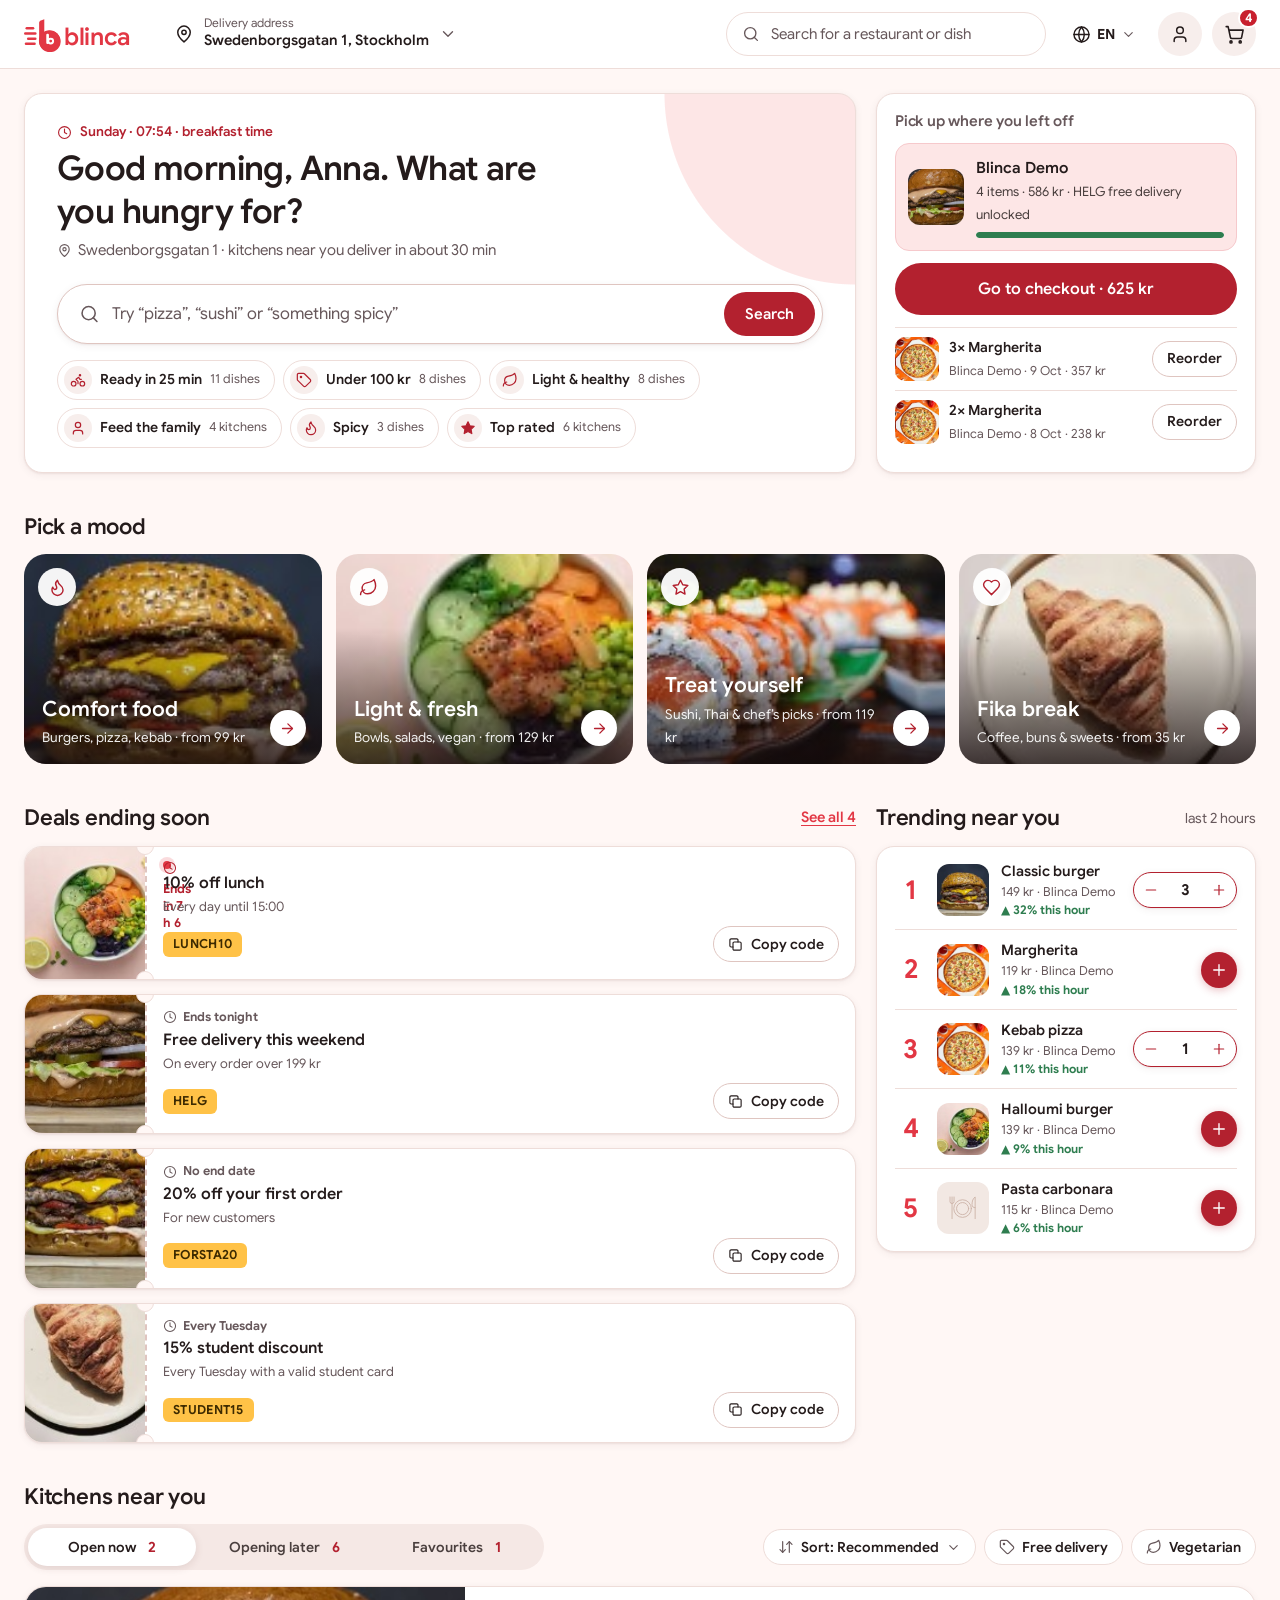
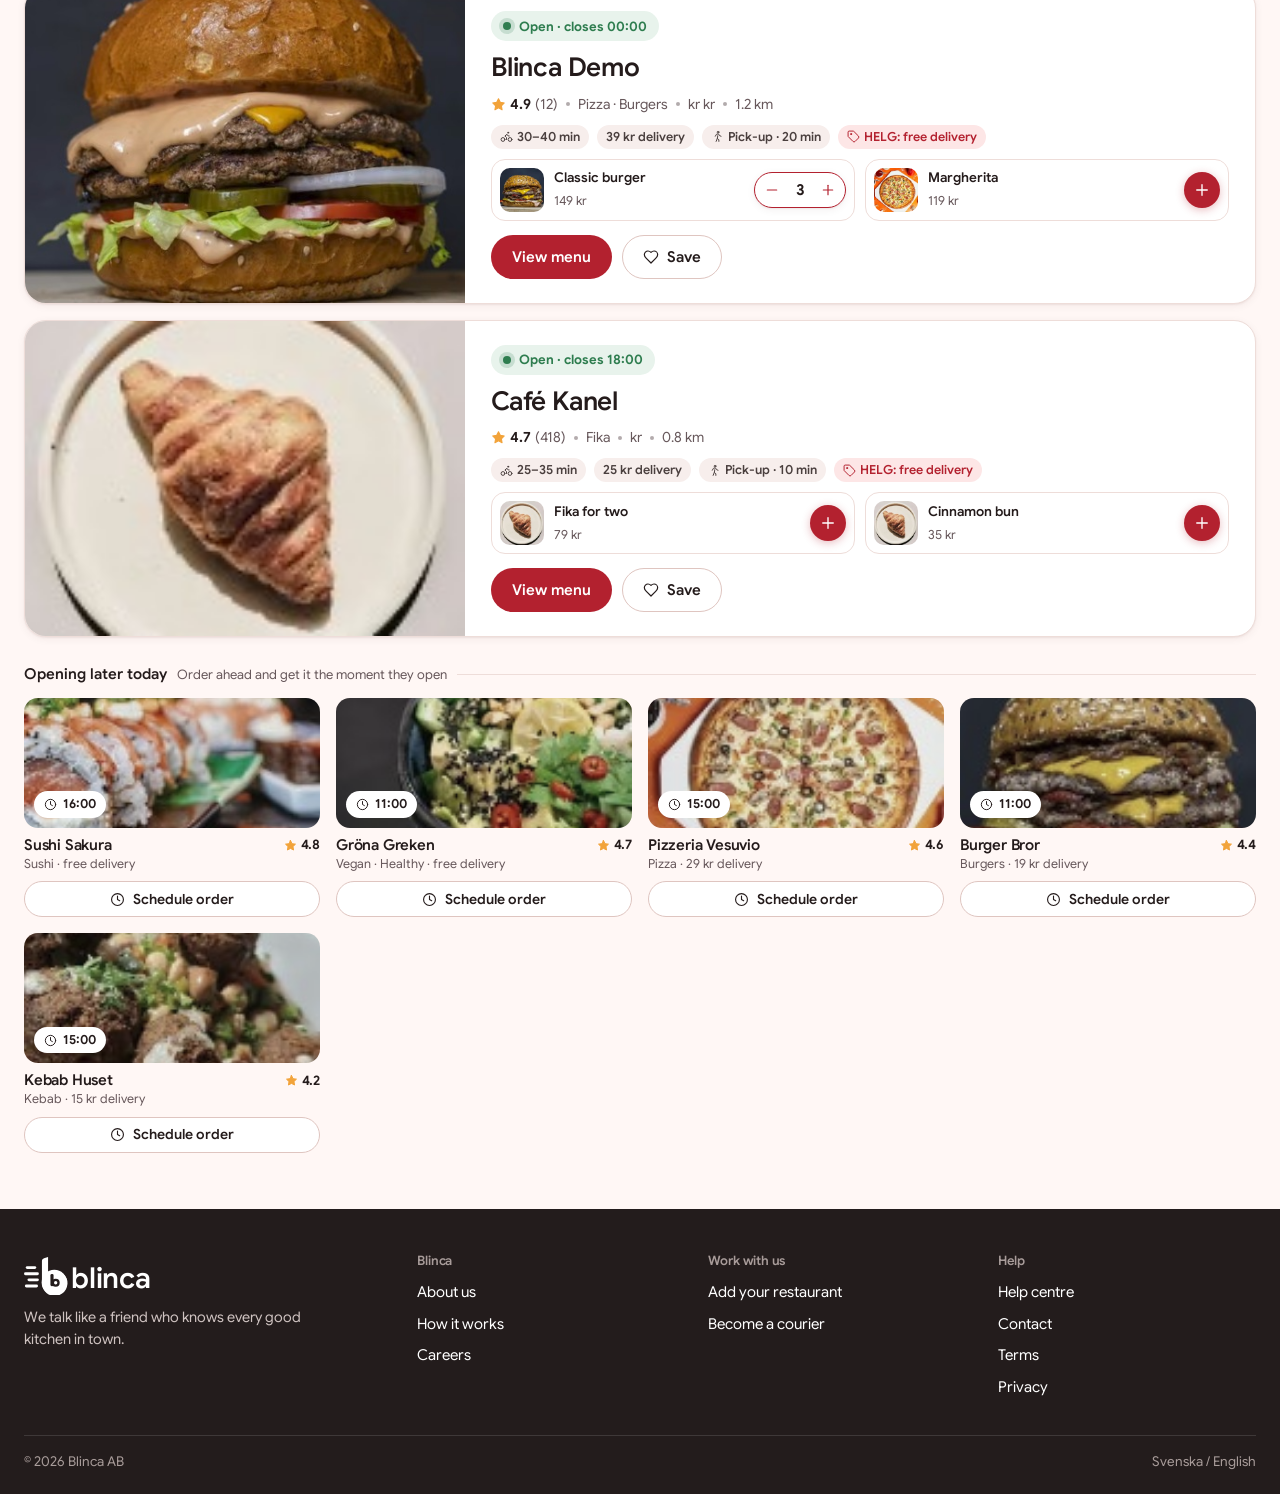
==== commit 32aa70d6: "Fix mobile logout and deals badge overlap - Add logout to mobile tab bar when logged in + mobile log" ====
--- a/index.html
+++ b/index.html
@@ -5,8 +5,8 @@
   <meta name="viewport" content="width=device-width, initial-scale=1, viewport-fit=cover">
   <title>Home – Blinca</title>
   <meta name="theme-color" content="#E23744">
-  <link rel="icon" type="image/svg+xml" href="assets/img/favicon.svg?v=33">
-  <link rel="stylesheet" href="assets/css/styles.css?v=33">
+  <link rel="icon" type="image/svg+xml" href="assets/img/favicon.svg?v=34">
+  <link rel="stylesheet" href="assets/css/styles.css?v=34">
 </head>
 <body data-page="home">
   <a class="skip-link" href="#app">Skip to content</a>
@@ -15,10 +15,10 @@
   <footer id="site-footer"></footer>
   <noscript><p class="noscript">Blinca needs JavaScript to show menus and your cart.</p></noscript>
 
-  <script src="assets/js/data.js?v=33"></script>
-  <script src="assets/js/store.js?v=33"></script>
-  <script src="assets/js/i18n.js?v=33"></script>
-  <script src="assets/js/components.js?v=33"></script>
-  <script src="assets/js/home2.js?v=33"></script>
+  <script src="assets/js/data.js?v=34"></script>
+  <script src="assets/js/store.js?v=34"></script>
+  <script src="assets/js/i18n.js?v=34"></script>
+  <script src="assets/js/components.js?v=34"></script>
+  <script src="assets/js/home2.js?v=34"></script>
 </body>
 </html>
--- a/assets/css/styles.css
+++ b/assets/css/styles.css
@@ -577,6 +577,7 @@
 .side-nav .danger { color: var(--brand-dark); }
 .side-nav .menu { left: 0; right: auto; }
 .acc-main { display: flex; flex-direction: column; gap: 16px; min-width: 0; }
+.m-logout { display: none; }
 .pad-card { padding: 18px 20px; }
 .card-h { display: flex; align-items: center; justify-content: space-between; gap: 12px; margin-bottom: 8px; }
 .profile { display: flex; align-items: center; gap: 16px; }
@@ -666,7 +667,7 @@
   .hdr.no-cart .addr-btn { display: none; }
   /* bottom tab bar */
   .tabbar { position: fixed; left: 0; right: 0; bottom: 0; z-index: 58; display: flex; background: rgba(255,255,255,.97); backdrop-filter: blur(10px); -webkit-backdrop-filter: blur(10px); border-top: 1px solid var(--border); padding: 6px 6px calc(6px + env(safe-area-inset-bottom)); }
-  .tabbar a, .tabbar button { flex: 1; display: flex; flex-direction: column; align-items: center; gap: 3px; padding: 6px 2px; font-size: 11px; font-weight: 600; color: var(--muted); border-radius: 12px; }
+  .tabbar a, .tabbar button { flex: 1 1 0; min-width: 0; display: flex; flex-direction: column; align-items: center; gap: 3px; padding: 6px 2px; font-size: 11px; font-weight: 600; color: var(--muted); border-radius: 12px; white-space: nowrap; overflow: hidden; text-overflow: ellipsis; }
   .tabbar .is-here { color: var(--brand); }
   .tb-ic { position: relative; }
   .tb-ic .badge { top: -7px; right: -12px; }
@@ -746,6 +747,7 @@
   /* account / info */
   .profile { flex-wrap: wrap; }
   .list-row .tag { display: none; }
+  .m-logout { display: inline-flex; }
   .ftr-grid { grid-template-columns: 1fr; gap: 22px; }
   .done-actions, .nf-actions { flex-direction: column; }
 }
@@ -817,13 +819,14 @@
 .ticket.is-off { opacity: .6; }
 .tim { position: relative; min-height: 132px; background: var(--beige); }
 .tim .cover, .tim .ph { position: absolute; inset: 0; }
-.tb { display: flex; flex-direction: column; gap: 4px; padding: 14px 16px; border-left: 2px dashed var(--border-strong); min-width: 0; }
-.tb strong { font-size: 16px; font-weight: 600; line-height: 1.25; }
-.tt { font-size: 13px; color: var(--muted); }
-.cd { display: inline-flex; align-items: center; gap: 6px; font-size: 12.5px; font-weight: 700; color: var(--muted); }
+.tb { display: flex; flex-direction: column; align-items: stretch; gap: 4px; padding: 14px 16px; border-left: 2px dashed var(--border-strong); min-width: 0; }
+.tb strong { font-size: 16px; font-weight: 600; line-height: 1.25; min-width: 0; overflow-wrap: anywhere; }
+.tt { font-size: 13px; color: var(--muted); min-width: 0; overflow-wrap: anywhere; }
+.cd { display: flex; flex-wrap: wrap; align-items: center; gap: 6px; align-self: flex-start; max-width: 100%; font-size: 12.5px; font-weight: 700; line-height: 1.35; color: var(--muted); white-space: normal; }
 .cd.live { color: var(--brand-dark); }
-.row2 { display: flex; align-items: center; justify-content: space-between; gap: 8px; margin-top: 6px; }
-.ticket .code { background: var(--yellow); color: #3D2A00; font-size: 12.5px; font-weight: 700; padding: 3px 10px; border-radius: 6px; letter-spacing: .3px; }
+.cd .ic { flex: none; }
+.row2 { display: flex; align-items: center; justify-content: space-between; flex-wrap: wrap; gap: 8px; margin-top: 6px; }
+.ticket .code { background: var(--yellow); color: #3D2A00; font-size: 12.5px; font-weight: 700; padding: 3px 10px; border-radius: 6px; letter-spacing: .3px; white-space: nowrap; flex: none; }
 .ticket::before, .ticket::after { content: ""; position: absolute; left: 111px; z-index: 2; width: 18px; height: 18px; border-radius: 50%; background: var(--bg); border: 1px solid var(--border); }
 .ticket::before { top: -10px; } .ticket::after { bottom: -10px; }
 .trend { padding: 4px 18px; margin: 0; list-style: none; }
@@ -920,6 +923,11 @@
   .deals { grid-template-columns: minmax(0, 1fr); }
   .ticket { grid-template-columns: 96px minmax(0, 1fr); }
   .ticket::before, .ticket::after { left: 87px; }
+  .tb { padding: 12px 14px; gap: 6px; }
+  .tb strong { font-size: 15px; }
+  .cd { font-size: 12px; }
+  .row2 { margin-top: 4px; }
+  .row2 .btn { flex: none; }
   .trend { padding: 2px 14px; }
   .ktab-seg { width: 100%; }
   .ktab-seg > button { font-size: 13px; padding: 4px 6px; }
